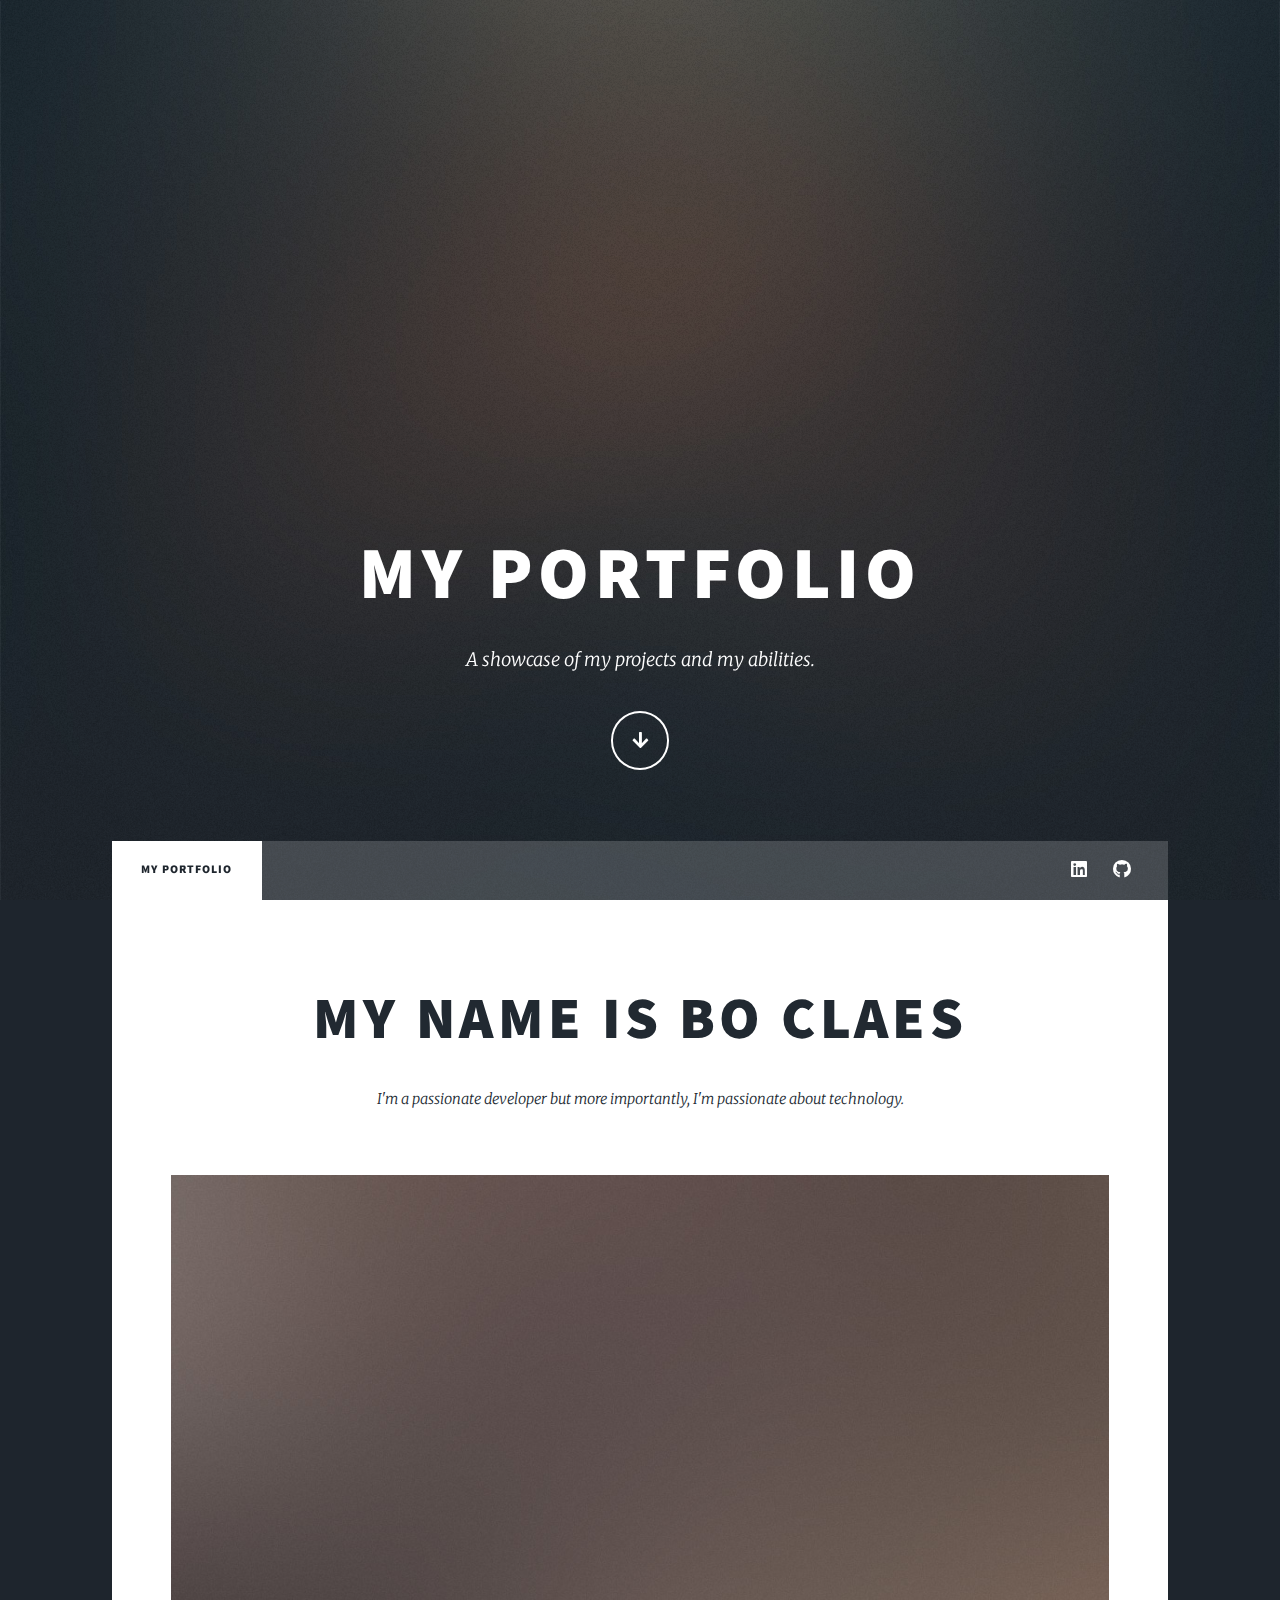
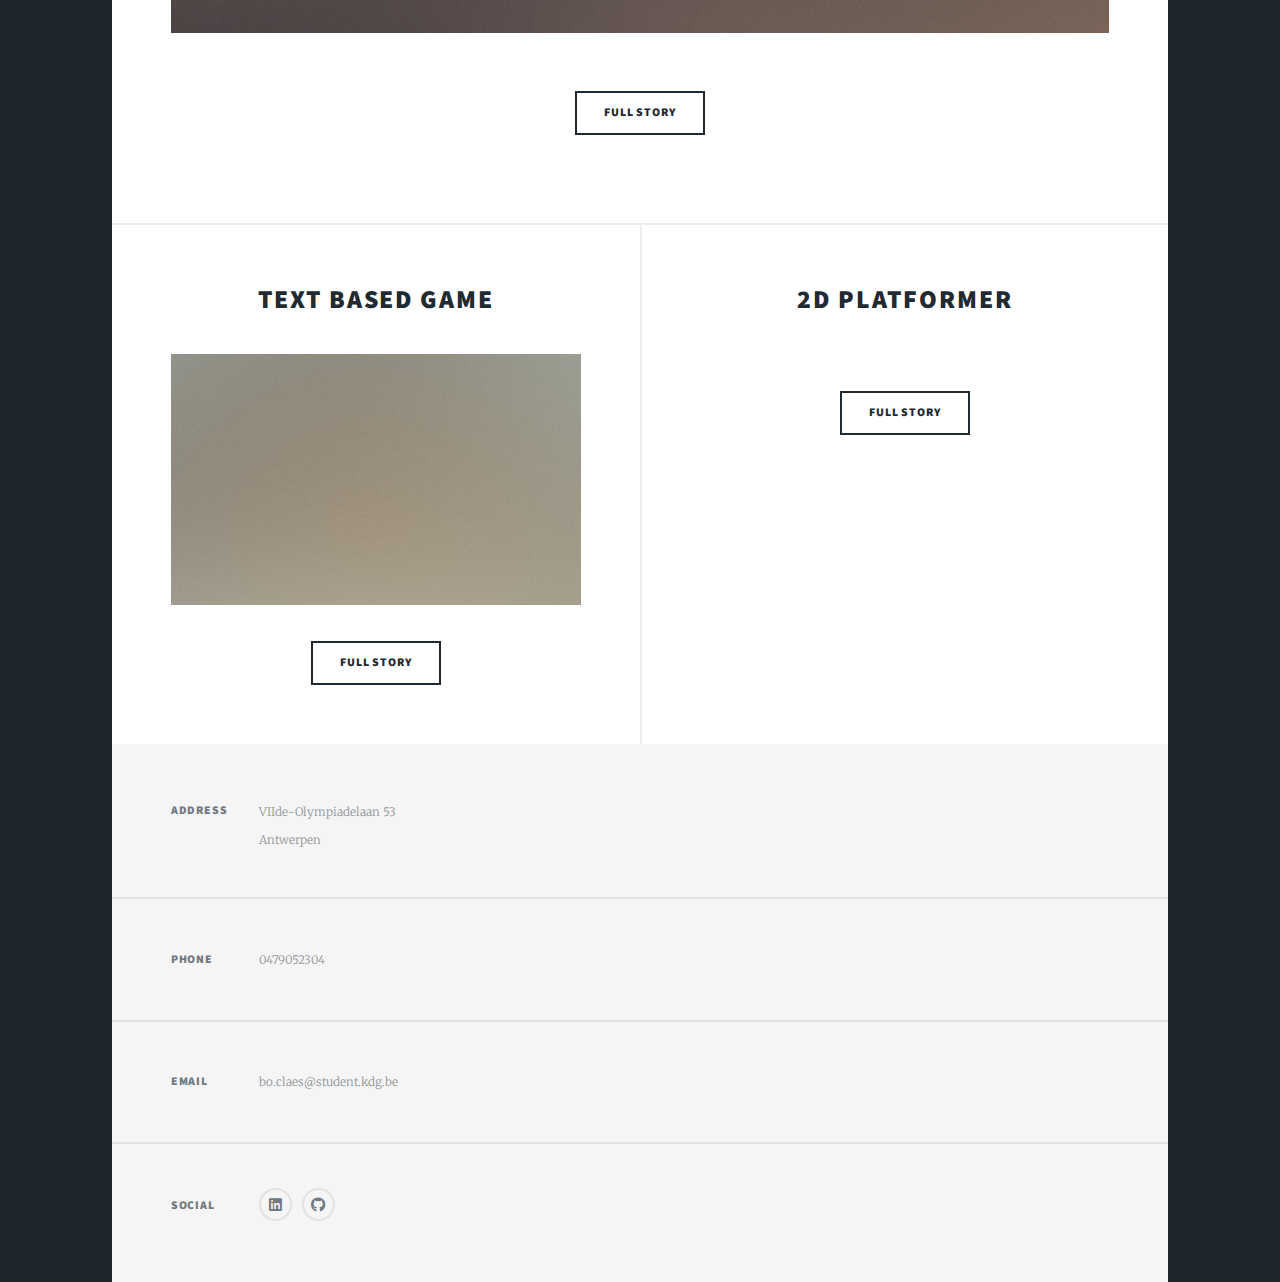
==== index.html @ 49a400f8 "Add files via upload" ====
<!DOCTYPE HTML>
<!--
	Massively by HTML5 UP
	html5up.net | @ajlkn
	Free for personal and commercial use under the CCA 3.0 license (html5up.net/license)
-->
<html>
	<head>
		<meta charset="utf-8" />
		<meta name="viewport" content="width=device-width, initial-scale=1, user-scalable=no" />
		<link rel="stylesheet" href="assets/css/main.css" />
		<noscript><link rel="stylesheet" href="assets/css/noscript.css" /></noscript>
	</head>
	<body class="is-preload">

		<!-- Wrapper -->
			<div id="wrapper" class="fade-in">

				<!-- Intro -->
					<div id="intro">
						<h1>My Portfolio</h1>
						<p>A showcase of my projects and my abilities.</p>
						<ul class="actions">
							<li><a href="#header" class="button icon solid solo fa-arrow-down scrolly">Continue</a></li>
						</ul>
					</div>

				<!-- Header -->
					<header id="header">
						<a class="logo">Portfolio</a>
					</header>

				<!-- Nav -->
					<nav id="nav">
						<ul class="links">
							<li class="active"><a href="index.html">My Portfolio</a></li>
						</ul>
						<ul class="icons">
							<li><a href="https://www.linkedin.com/in/bo-claes-a20695233/" class="icon brands fa-linkedin"><span class="label">Linkedin</span></a></li>
							<li><a href="https://github.com/calypsorrr" class="icon brands fa-github"><span class="label">GitHub</span></a></li>
						</ul>
					</nav>

				<!-- Main -->
					<div id="main">

						<!-- Featured Post -->
							<article class="post featured">
								<header class="major">
									<h2><a href="Me.html">My name is Bo Claes<br />
									</a></h2>
									<p>I'm a passionate developer but more importantly, I'm passionate about technology.</p>
								</header>
								<a class="image main"><img src="/images/pic90.jpg" alt="" /></a>
								<ul class="actions special">
									<li><a href="Me.html" class="button">Full Story</a></li>
								</ul>
							</article>

						<!-- Posts -->
							<section class="posts">
								<article>
									<header>
										<h2>Text based game<br />
										</h2>
									</header>
									<a href="Text.html" class="image fit"><img src="images/pic02.jpg" alt="" /></a>
									<p></p>
									<ul class="actions special">
										<li><a href="Text.html" class="button">Full Story</a></li>
									</ul>
								</article>
								<article>
									<header>
										<h2>2D platformer<br />
										</h2>
									</header>
									<a href="2D.html" class="image fit"><img src="images/Godot.png" alt="" /></a>
									<p></p>
									<ul class="actions special">
										<li><a href="2D.html" class="button">Full Story</a></li>
									</ul>
								</article>
							</section>

						<!-- Footer -->

					</div>

				<!-- Footer -->
					<footer id="footer">
						<section class="split contact">
							<section class="alt">
								<h3>Address</h3>
								<p>VIIde-Olympiadelaan 53<br />
								Antwerpen</p>
							</section>
							<section>
								<h3>Phone</h3>
								<p>0479052304</a></p>
							</section>
							<section>
								<h3>Email</h3>
								<p>bo.claes@student.kdg.be</a></p>
							</section>
							<section>
								<h3>Social</h3>
								<ul class="icons alt">
									<li><a href="https://www.linkedin.com/in/bo-claes-a20695233/" class="icon brands fa-linkedin"><span class="label">Linkedin</span></a></li>
									<li><a href="https://github.com/calypsorrr" class="icon brands fa-github"><span class="label">GitHub</span></a></li>
								</ul>
							</section>
						</section>
					</footer>

			</div>

		<!-- Scripts -->
			<script src="assets/js/jquery.min.js"></script>
			<script src="assets/js/jquery.scrollex.min.js"></script>
			<script src="assets/js/jquery.scrolly.min.js"></script>
			<script src="assets/js/browser.min.js"></script>
			<script src="assets/js/breakpoints.min.js"></script>
			<script src="assets/js/util.js"></script>
			<script src="assets/js/main.js"></script>

	</body>
</html>
---- assets/css/main.css ----
@import url(fontawesome-all.min.css);
@import url("https://fonts.googleapis.com/css?family=Merriweather:300,700,300italic,700italic|Source+Sans+Pro:900");

/*
	Massively by HTML5 UP
	html5up.net | @ajlkn
	Free for personal and commercial use under the CCA 3.0 license (html5up.net/license)
*/

html, body, div, span, applet, object,
iframe, h1, h2, h3, h4, h5, h6, p, blockquote,
pre, a, abbr, acronym, address, big, cite,
code, del, dfn, em, img, ins, kbd, q, s, samp,
small, strike, strong, sub, sup, tt, var, b,
u, i, center, dl, dt, dd, ol, ul, li, fieldset,
form, label, legend, table, caption, tbody,
tfoot, thead, tr, th, td, article, aside,
canvas, details, embed, figure, figcaption,
footer, header, hgroup, menu, nav, output, ruby,
section, summary, time, mark, audio, video {
	margin: 0;
	padding: 0;
	border: 0;
	font-size: 100%;
	font: inherit;
	vertical-align: baseline;}

article, aside, details, figcaption, figure,
footer, header, hgroup, menu, nav, section {
	display: block;}

body {
	line-height: 1;
}

ol, ul {
	list-style: none;
}

blockquote, q {
	quotes: none;
}

	blockquote:before, blockquote:after, q:before, q:after {
		content: '';
		content: none;
	}

table {
	border-collapse: collapse;
	border-spacing: 0;
}

body {
	-webkit-text-size-adjust: none;
}

mark {
	background-color: transparent;
	color: inherit;
}

input::-moz-focus-inner {
	border: 0;
	padding: 0;
}

input, select, textarea {
	-moz-appearance: none;
	-webkit-appearance: none;
	-ms-appearance: none;
	appearance: none;
}

/* Basic */

	@-ms-viewport {
		width: device-width;
	}

	body {
		-ms-overflow-style: scrollbar;
	}

	@media screen and (max-width: 480px) {

		html, body {
			min-width: 320px;
		}

	}

	html {
		box-sizing: border-box;
	}

	*, *:before, *:after {
		box-sizing: inherit;
	}

	body {
		background-color: #1e252d;
	}

		body.is-preload *, body.is-preload *:before, body.is-preload *:after {
			-moz-animation: none !important;
			-webkit-animation: none !important;
			-ms-animation: none !important;
			animation: none !important;
			-moz-transition: none !important;
			-webkit-transition: none !important;
			-ms-transition: none !important;
			transition: none !important;
		}

/* Type */

	html {
		font-size: 16pt;
	}

		@media screen and (max-width: 1680px) {

			html {
				font-size: 12pt;
			}

		}

		@media screen and (max-width: 1280px) {

			html {
				font-size: 11pt;
			}

		}

		@media screen and (max-width: 360px) {

			html {
				font-size: 10pt;
			}

		}

	body {
		color: #212931;
	}

	body, input, select, textarea {
		font-family: "Merriweather", Georgia, serif;
		font-weight: 300;
		font-size: 1rem;
		line-height: 2.375;
	}

	a {
		-moz-transition: color 0.2s ease-in-out, background-color 0.2s ease-in-out, border-color 0.2s ease-in-out, box-shadow 0.2s ease-in-out;
		-webkit-transition: color 0.2s ease-in-out, background-color 0.2s ease-in-out, border-color 0.2s ease-in-out, box-shadow 0.2s ease-in-out;
		-ms-transition: color 0.2s ease-in-out, background-color 0.2s ease-in-out, border-color 0.2s ease-in-out, box-shadow 0.2s ease-in-out;
		transition: color 0.2s ease-in-out, background-color 0.2s ease-in-out, border-color 0.2s ease-in-out, box-shadow 0.2s ease-in-out;
		border-bottom: dotted 1px;
		text-decoration: none;
	}

		a:hover {
			border-bottom-color: transparent;
		}

	strong, b {
		font-weight: 600;
	}

	em, i {
		font-style: italic;
	}

	p {
		text-align: justify;
		margin: 0 0 2rem 0;
	}

	h1, h2, h3, h4, h5, h6 {
		font-family: "Source Sans Pro", Helvetica, sans-serif;
		font-weight: 900;
		line-height: 1.5;
		letter-spacing: 0.075em;
		text-transform: uppercase;
		margin: 0 0 1rem 0;
	}

		h1 a, h2 a, h3 a, h4 a, h5 a, h6 a {
			border-bottom: 0;
			color: inherit;
			text-decoration: none;
		}

	h1 {
		font-size: 4rem;
		line-height: 1.1;
		margin: 0 0 2rem 0;
	}

	h2 {
		font-size: 1.75rem;
		line-height: 1.3;
		margin: 0 0 1.5rem 0;
	}

	h3 {
		font-size: 1.25rem;
		margin: 0 0 1.5rem 0;
	}

	h4 {
		font-size: 1rem;
	}

	h5 {
		font-size: 0.9rem;
	}

	h6 {
		font-size: 0.8rem;
	}

	sub {
		font-size: 0.8rem;
		position: relative;
		top: 0.5rem;
	}

	sup {
		font-size: 0.8rem;
		position: relative;
		top: -0.5rem;
	}

	blockquote {
		border-left: solid 4px;
		font-style: italic;
		margin: 0 0 2rem 0;
		padding: 0.5rem 0 0.5rem 2rem;
	}

	code {
		border: solid 2px;
		font-family: "Courier New", monospace;
		font-size: 0.9rem;
		margin: 0 0.25rem;
		padding: 0.25rem 0.65rem;
	}

	pre {
		-webkit-overflow-scrolling: touch;
		font-family: "Courier New", monospace;
		font-size: 0.9rem;
		margin: 0 0 2rem 0;
	}

		pre code {
			display: block;
			line-height: 1.75;
			padding: 1rem 1.5rem;
			overflow-x: auto;
		}

	hr {
		border: 0;
		border-bottom: solid 2px;
		margin: 3rem 0;
	}

		hr.major {
			margin: 5rem 0;
		}

	.align-left {
		text-align: left;
	}

	.align-center {
		text-align: center;
	}

	.align-right {
		text-align: right;
	}

	input, select, textarea {
		color: #212931;
	}

	a {
		color: #212931;
		border-bottom-color: rgba(33, 41, 49, 0.5);
	}

		a:hover {
			border-bottom-color: transparent;
			color: #18bfef !important;
		}

	strong, b {
		color: #212931;
	}

	h1, h2, h3, h4, h5, h6 {
		color: #212931;
	}

	blockquote {
		border-left-color: #eeeeee;
	}

	code {
		background: rgba(220, 220, 220, 0.25);
		border-color: #eeeeee;
	}

	hr {
		border-bottom-color: #eeeeee;
	}

/* Row */

	.row {
		display: flex;
		flex-wrap: wrap;
		box-sizing: border-box;
		align-items: stretch;
	}

		.row > * {
			box-sizing: border-box;
		}

		.row.gtr-uniform > * > :last-child {
			margin-bottom: 0;
		}

		.row.aln-left {
			justify-content: flex-start;
		}

		.row.aln-center {
			justify-content: center;
		}

		.row.aln-right {
			justify-content: flex-end;
		}

		.row.aln-top {
			align-items: flex-start;
		}

		.row.aln-middle {
			align-items: center;
		}

		.row.aln-bottom {
			align-items: flex-end;
		}

		.row > .imp {
			order: -1;
		}

		.row > .col-1 {
			width: 8.33333%;
		}

		.row > .off-1 {
			margin-left: 8.33333%;
		}

		.row > .col-2 {
			width: 16.66667%;
		}

		.row > .off-2 {
			margin-left: 16.66667%;
		}

		.row > .col-3 {
			width: 25%;
		}

		.row > .off-3 {
			margin-left: 25%;
		}

		.row > .col-4 {
			width: 33.33333%;
		}

		.row > .off-4 {
			margin-left: 33.33333%;
		}

		.row > .col-5 {
			width: 41.66667%;
		}

		.row > .off-5 {
			margin-left: 41.66667%;
		}

		.row > .col-6 {
			width: 50%;
		}

		.row > .off-6 {
			margin-left: 50%;
		}

		.row > .col-7 {
			width: 58.33333%;
		}

		.row > .off-7 {
			margin-left: 58.33333%;
		}

		.row > .col-8 {
			width: 66.66667%;
		}

		.row > .off-8 {
			margin-left: 66.66667%;
		}

		.row > .col-9 {
			width: 75%;
		}

		.row > .off-9 {
			margin-left: 75%;
		}

		.row > .col-10 {
			width: 83.33333%;
		}

		.row > .off-10 {
			margin-left: 83.33333%;
		}

		.row > .col-11 {
			width: 91.66667%;
		}

		.row > .off-11 {
			margin-left: 91.66667%;
		}

		.row > .col-12 {
			width: 100%;
		}

		.row > .off-12 {
			margin-left: 100%;
		}

		.row.gtr-0 {
			margin-top: 0;
			margin-left: 0rem;
		}

			.row.gtr-0 > * {
				padding: 0 0 0 0rem;
			}

			.row.gtr-0.gtr-uniform {
				margin-top: 0rem;
			}

				.row.gtr-0.gtr-uniform > * {
					padding-top: 0rem;
				}

		.row.gtr-25 {
			margin-top: 0;
			margin-left: -0.375rem;
		}

			.row.gtr-25 > * {
				padding: 0 0 0 0.375rem;
			}

			.row.gtr-25.gtr-uniform {
				margin-top: -0.375rem;
			}

				.row.gtr-25.gtr-uniform > * {
					padding-top: 0.375rem;
				}

		.row.gtr-50 {
			margin-top: 0;
			margin-left: -0.75rem;
		}

			.row.gtr-50 > * {
				padding: 0 0 0 0.75rem;
			}

			.row.gtr-50.gtr-uniform {
				margin-top: -0.75rem;
			}

				.row.gtr-50.gtr-uniform > * {
					padding-top: 0.75rem;
				}

		.row {
			margin-top: 0;
			margin-left: -1.5rem;
		}

			.row > * {
				padding: 0 0 0 1.5rem;
			}

			.row.gtr-uniform {
				margin-top: -1.5rem;
			}

				.row.gtr-uniform > * {
					padding-top: 1.5rem;
				}

		.row.gtr-150 {
			margin-top: 0;
			margin-left: -2.25rem;
		}

			.row.gtr-150 > * {
				padding: 0 0 0 2.25rem;
			}

			.row.gtr-150.gtr-uniform {
				margin-top: -2.25rem;
			}

				.row.gtr-150.gtr-uniform > * {
					padding-top: 2.25rem;
				}

		.row.gtr-200 {
			margin-top: 0;
			margin-left: -3rem;
		}

			.row.gtr-200 > * {
				padding: 0 0 0 3rem;
			}

			.row.gtr-200.gtr-uniform {
				margin-top: -3rem;
			}

				.row.gtr-200.gtr-uniform > * {
					padding-top: 3rem;
				}

		@media screen and (max-width: 1680px) {

			.row {
				display: flex;
				flex-wrap: wrap;
				box-sizing: border-box;
				align-items: stretch;
			}

				.row > * {
					box-sizing: border-box;
				}

				.row.gtr-uniform > * > :last-child {
					margin-bottom: 0;
				}

				.row.aln-left {
					justify-content: flex-start;
				}

				.row.aln-center {
					justify-content: center;
				}

				.row.aln-right {
					justify-content: flex-end;
				}

				.row.aln-top {
					align-items: flex-start;
				}

				.row.aln-middle {
					align-items: center;
				}

				.row.aln-bottom {
					align-items: flex-end;
				}

				.row > .imp-xlarge {
					order: -1;
				}

				.row > .col-1-xlarge {
					width: 8.33333%;
				}

				.row > .off-1-xlarge {
					margin-left: 8.33333%;
				}

				.row > .col-2-xlarge {
					width: 16.66667%;
				}

				.row > .off-2-xlarge {
					margin-left: 16.66667%;
				}

				.row > .col-3-xlarge {
					width: 25%;
				}

				.row > .off-3-xlarge {
					margin-left: 25%;
				}

				.row > .col-4-xlarge {
					width: 33.33333%;
				}

				.row > .off-4-xlarge {
					margin-left: 33.33333%;
				}

				.row > .col-5-xlarge {
					width: 41.66667%;
				}

				.row > .off-5-xlarge {
					margin-left: 41.66667%;
				}

				.row > .col-6-xlarge {
					width: 50%;
				}

				.row > .off-6-xlarge {
					margin-left: 50%;
				}

				.row > .col-7-xlarge {
					width: 58.33333%;
				}

				.row > .off-7-xlarge {
					margin-left: 58.33333%;
				}

				.row > .col-8-xlarge {
					width: 66.66667%;
				}

				.row > .off-8-xlarge {
					margin-left: 66.66667%;
				}

				.row > .col-9-xlarge {
					width: 75%;
				}

				.row > .off-9-xlarge {
					margin-left: 75%;
				}

				.row > .col-10-xlarge {
					width: 83.33333%;
				}

				.row > .off-10-xlarge {
					margin-left: 83.33333%;
				}

				.row > .col-11-xlarge {
					width: 91.66667%;
				}

				.row > .off-11-xlarge {
					margin-left: 91.66667%;
				}

				.row > .col-12-xlarge {
					width: 100%;
				}

				.row > .off-12-xlarge {
					margin-left: 100%;
				}

				.row.gtr-0 {
					margin-top: 0;
					margin-left: 0rem;
				}

					.row.gtr-0 > * {
						padding: 0 0 0 0rem;
					}

					.row.gtr-0.gtr-uniform {
						margin-top: 0rem;
					}

						.row.gtr-0.gtr-uniform > * {
							padding-top: 0rem;
						}

				.row.gtr-25 {
					margin-top: 0;
					margin-left: -0.375rem;
				}

					.row.gtr-25 > * {
						padding: 0 0 0 0.375rem;
					}

					.row.gtr-25.gtr-uniform {
						margin-top: -0.375rem;
					}

						.row.gtr-25.gtr-uniform > * {
							padding-top: 0.375rem;
						}

				.row.gtr-50 {
					margin-top: 0;
					margin-left: -0.75rem;
				}

					.row.gtr-50 > * {
						padding: 0 0 0 0.75rem;
					}

					.row.gtr-50.gtr-uniform {
						margin-top: -0.75rem;
					}

						.row.gtr-50.gtr-uniform > * {
							padding-top: 0.75rem;
						}

				.row {
					margin-top: 0;
					margin-left: -1.5rem;
				}

					.row > * {
						padding: 0 0 0 1.5rem;
					}

					.row.gtr-uniform {
						margin-top: -1.5rem;
					}

						.row.gtr-uniform > * {
							padding-top: 1.5rem;
						}

				.row.gtr-150 {
					margin-top: 0;
					margin-left: -2.25rem;
				}

					.row.gtr-150 > * {
						padding: 0 0 0 2.25rem;
					}

					.row.gtr-150.gtr-uniform {
						margin-top: -2.25rem;
					}

						.row.gtr-150.gtr-uniform > * {
							padding-top: 2.25rem;
						}

				.row.gtr-200 {
					margin-top: 0;
					margin-left: -3rem;
				}

					.row.gtr-200 > * {
						padding: 0 0 0 3rem;
					}

					.row.gtr-200.gtr-uniform {
						margin-top: -3rem;
					}

						.row.gtr-200.gtr-uniform > * {
							padding-top: 3rem;
						}

		}

		@media screen and (max-width: 1280px) {

			.row {
				display: flex;
				flex-wrap: wrap;
				box-sizing: border-box;
				align-items: stretch;
			}

				.row > * {
					box-sizing: border-box;
				}

				.row.gtr-uniform > * > :last-child {
					margin-bottom: 0;
				}

				.row.aln-left {
					justify-content: flex-start;
				}

				.row.aln-center {
					justify-content: center;
				}

				.row.aln-right {
					justify-content: flex-end;
				}

				.row.aln-top {
					align-items: flex-start;
				}

				.row.aln-middle {
					align-items: center;
				}

				.row.aln-bottom {
					align-items: flex-end;
				}

				.row > .imp-large {
					order: -1;
				}

				.row > .col-1-large {
					width: 8.33333%;
				}

				.row > .off-1-large {
					margin-left: 8.33333%;
				}

				.row > .col-2-large {
					width: 16.66667%;
				}

				.row > .off-2-large {
					margin-left: 16.66667%;
				}

				.row > .col-3-large {
					width: 25%;
				}

				.row > .off-3-large {
					margin-left: 25%;
				}

				.row > .col-4-large {
					width: 33.33333%;
				}

				.row > .off-4-large {
					margin-left: 33.33333%;
				}

				.row > .col-5-large {
					width: 41.66667%;
				}

				.row > .off-5-large {
					margin-left: 41.66667%;
				}

				.row > .col-6-large {
					width: 50%;
				}

				.row > .off-6-large {
					margin-left: 50%;
				}

				.row > .col-7-large {
					width: 58.33333%;
				}

				.row > .off-7-large {
					margin-left: 58.33333%;
				}

				.row > .col-8-large {
					width: 66.66667%;
				}

				.row > .off-8-large {
					margin-left: 66.66667%;
				}

				.row > .col-9-large {
					width: 75%;
				}

				.row > .off-9-large {
					margin-left: 75%;
				}

				.row > .col-10-large {
					width: 83.33333%;
				}

				.row > .off-10-large {
					margin-left: 83.33333%;
				}

				.row > .col-11-large {
					width: 91.66667%;
				}

				.row > .off-11-large {
					margin-left: 91.66667%;
				}

				.row > .col-12-large {
					width: 100%;
				}

				.row > .off-12-large {
					margin-left: 100%;
				}

				.row.gtr-0 {
					margin-top: 0;
					margin-left: 0rem;
				}

					.row.gtr-0 > * {
						padding: 0 0 0 0rem;
					}

					.row.gtr-0.gtr-uniform {
						margin-top: 0rem;
					}

						.row.gtr-0.gtr-uniform > * {
							padding-top: 0rem;
						}

				.row.gtr-25 {
					margin-top: 0;
					margin-left: -0.375rem;
				}

					.row.gtr-25 > * {
						padding: 0 0 0 0.375rem;
					}

					.row.gtr-25.gtr-uniform {
						margin-top: -0.375rem;
					}

						.row.gtr-25.gtr-uniform > * {
							padding-top: 0.375rem;
						}

				.row.gtr-50 {
					margin-top: 0;
					margin-left: -0.75rem;
				}

					.row.gtr-50 > * {
						padding: 0 0 0 0.75rem;
					}

					.row.gtr-50.gtr-uniform {
						margin-top: -0.75rem;
					}

						.row.gtr-50.gtr-uniform > * {
							padding-top: 0.75rem;
						}

				.row {
					margin-top: 0;
					margin-left: -1.5rem;
				}

					.row > * {
						padding: 0 0 0 1.5rem;
					}

					.row.gtr-uniform {
						margin-top: -1.5rem;
					}

						.row.gtr-uniform > * {
							padding-top: 1.5rem;
						}

				.row.gtr-150 {
					margin-top: 0;
					margin-left: -2.25rem;
				}

					.row.gtr-150 > * {
						padding: 0 0 0 2.25rem;
					}

					.row.gtr-150.gtr-uniform {
						margin-top: -2.25rem;
					}

						.row.gtr-150.gtr-uniform > * {
							padding-top: 2.25rem;
						}

				.row.gtr-200 {
					margin-top: 0;
					margin-left: -3rem;
				}

					.row.gtr-200 > * {
						padding: 0 0 0 3rem;
					}

					.row.gtr-200.gtr-uniform {
						margin-top: -3rem;
					}

						.row.gtr-200.gtr-uniform > * {
							padding-top: 3rem;
						}

		}

		@media screen and (max-width: 980px) {

			.row {
				display: flex;
				flex-wrap: wrap;
				box-sizing: border-box;
				align-items: stretch;
			}

				.row > * {
					box-sizing: border-box;
				}

				.row.gtr-uniform > * > :last-child {
					margin-bottom: 0;
				}

				.row.aln-left {
					justify-content: flex-start;
				}

				.row.aln-center {
					justify-content: center;
				}

				.row.aln-right {
					justify-content: flex-end;
				}

				.row.aln-top {
					align-items: flex-start;
				}

				.row.aln-middle {
					align-items: center;
				}

				.row.aln-bottom {
					align-items: flex-end;
				}

				.row > .imp-medium {
					order: -1;
				}

				.row > .col-1-medium {
					width: 8.33333%;
				}

				.row > .off-1-medium {
					margin-left: 8.33333%;
				}

				.row > .col-2-medium {
					width: 16.66667%;
				}

				.row > .off-2-medium {
					margin-left: 16.66667%;
				}

				.row > .col-3-medium {
					width: 25%;
				}

				.row > .off-3-medium {
					margin-left: 25%;
				}

				.row > .col-4-medium {
					width: 33.33333%;
				}

				.row > .off-4-medium {
					margin-left: 33.33333%;
				}

				.row > .col-5-medium {
					width: 41.66667%;
				}

				.row > .off-5-medium {
					margin-left: 41.66667%;
				}

				.row > .col-6-medium {
					width: 50%;
				}

				.row > .off-6-medium {
					margin-left: 50%;
				}

				.row > .col-7-medium {
					width: 58.33333%;
				}

				.row > .off-7-medium {
					margin-left: 58.33333%;
				}

				.row > .col-8-medium {
					width: 66.66667%;
				}

				.row > .off-8-medium {
					margin-left: 66.66667%;
				}

				.row > .col-9-medium {
					width: 75%;
				}

				.row > .off-9-medium {
					margin-left: 75%;
				}

				.row > .col-10-medium {
					width: 83.33333%;
				}

				.row > .off-10-medium {
					margin-left: 83.33333%;
				}

				.row > .col-11-medium {
					width: 91.66667%;
				}

				.row > .off-11-medium {
					margin-left: 91.66667%;
				}

				.row > .col-12-medium {
					width: 100%;
				}

				.row > .off-12-medium {
					margin-left: 100%;
				}

				.row.gtr-0 {
					margin-top: 0;
					margin-left: 0rem;
				}

					.row.gtr-0 > * {
						padding: 0 0 0 0rem;
					}

					.row.gtr-0.gtr-uniform {
						margin-top: 0rem;
					}

						.row.gtr-0.gtr-uniform > * {
							padding-top: 0rem;
						}

				.row.gtr-25 {
					margin-top: 0;
					margin-left: -0.375rem;
				}

					.row.gtr-25 > * {
						padding: 0 0 0 0.375rem;
					}

					.row.gtr-25.gtr-uniform {
						margin-top: -0.375rem;
					}

						.row.gtr-25.gtr-uniform > * {
							padding-top: 0.375rem;
						}

				.row.gtr-50 {
					margin-top: 0;
					margin-left: -0.75rem;
				}

					.row.gtr-50 > * {
						padding: 0 0 0 0.75rem;
					}

					.row.gtr-50.gtr-uniform {
						margin-top: -0.75rem;
					}

						.row.gtr-50.gtr-uniform > * {
							padding-top: 0.75rem;
						}

				.row {
					margin-top: 0;
					margin-left: -1.5rem;
				}

					.row > * {
						padding: 0 0 0 1.5rem;
					}

					.row.gtr-uniform {
						margin-top: -1.5rem;
					}

						.row.gtr-uniform > * {
							padding-top: 1.5rem;
						}

				.row.gtr-150 {
					margin-top: 0;
					margin-left: -2.25rem;
				}

					.row.gtr-150 > * {
						padding: 0 0 0 2.25rem;
					}

					.row.gtr-150.gtr-uniform {
						margin-top: -2.25rem;
					}

						.row.gtr-150.gtr-uniform > * {
							padding-top: 2.25rem;
						}

				.row.gtr-200 {
					margin-top: 0;
					margin-left: -3rem;
				}

					.row.gtr-200 > * {
						padding: 0 0 0 3rem;
					}

					.row.gtr-200.gtr-uniform {
						margin-top: -3rem;
					}

						.row.gtr-200.gtr-uniform > * {
							padding-top: 3rem;
						}

		}

		@media screen and (max-width: 736px) {

			.row {
				display: flex;
				flex-wrap: wrap;
				box-sizing: border-box;
				align-items: stretch;
			}

				.row > * {
					box-sizing: border-box;
				}

				.row.gtr-uniform > * > :last-child {
					margin-bottom: 0;
				}

				.row.aln-left {
					justify-content: flex-start;
				}

				.row.aln-center {
					justify-content: center;
				}

				.row.aln-right {
					justify-content: flex-end;
				}

				.row.aln-top {
					align-items: flex-start;
				}

				.row.aln-middle {
					align-items: center;
				}

				.row.aln-bottom {
					align-items: flex-end;
				}

				.row > .imp-small {
					order: -1;
				}

				.row > .col-1-small {
					width: 8.33333%;
				}

				.row > .off-1-small {
					margin-left: 8.33333%;
				}

				.row > .col-2-small {
					width: 16.66667%;
				}

				.row > .off-2-small {
					margin-left: 16.66667%;
				}

				.row > .col-3-small {
					width: 25%;
				}

				.row > .off-3-small {
					margin-left: 25%;
				}

				.row > .col-4-small {
					width: 33.33333%;
				}

				.row > .off-4-small {
					margin-left: 33.33333%;
				}

				.row > .col-5-small {
					width: 41.66667%;
				}

				.row > .off-5-small {
					margin-left: 41.66667%;
				}

				.row > .col-6-small {
					width: 50%;
				}

				.row > .off-6-small {
					margin-left: 50%;
				}

				.row > .col-7-small {
					width: 58.33333%;
				}

				.row > .off-7-small {
					margin-left: 58.33333%;
				}

				.row > .col-8-small {
					width: 66.66667%;
				}

				.row > .off-8-small {
					margin-left: 66.66667%;
				}

				.row > .col-9-small {
					width: 75%;
				}

				.row > .off-9-small {
					margin-left: 75%;
				}

				.row > .col-10-small {
					width: 83.33333%;
				}

				.row > .off-10-small {
					margin-left: 83.33333%;
				}

				.row > .col-11-small {
					width: 91.66667%;
				}

				.row > .off-11-small {
					margin-left: 91.66667%;
				}

				.row > .col-12-small {
					width: 100%;
				}

				.row > .off-12-small {
					margin-left: 100%;
				}

				.row.gtr-0 {
					margin-top: 0;
					margin-left: 0rem;
				}

					.row.gtr-0 > * {
						padding: 0 0 0 0rem;
					}

					.row.gtr-0.gtr-uniform {
						margin-top: 0rem;
					}

						.row.gtr-0.gtr-uniform > * {
							padding-top: 0rem;
						}

				.row.gtr-25 {
					margin-top: 0;
					margin-left: -0.375rem;
				}

					.row.gtr-25 > * {
						padding: 0 0 0 0.375rem;
					}

					.row.gtr-25.gtr-uniform {
						margin-top: -0.375rem;
					}

						.row.gtr-25.gtr-uniform > * {
							padding-top: 0.375rem;
						}

				.row.gtr-50 {
					margin-top: 0;
					margin-left: -0.75rem;
				}

					.row.gtr-50 > * {
						padding: 0 0 0 0.75rem;
					}

					.row.gtr-50.gtr-uniform {
						margin-top: -0.75rem;
					}

						.row.gtr-50.gtr-uniform > * {
							padding-top: 0.75rem;
						}

				.row {
					margin-top: 0;
					margin-left: -1.5rem;
				}

					.row > * {
						padding: 0 0 0 1.5rem;
					}

					.row.gtr-uniform {
						margin-top: -1.5rem;
					}

						.row.gtr-uniform > * {
							padding-top: 1.5rem;
						}

				.row.gtr-150 {
					margin-top: 0;
					margin-left: -2.25rem;
				}

					.row.gtr-150 > * {
						padding: 0 0 0 2.25rem;
					}

					.row.gtr-150.gtr-uniform {
						margin-top: -2.25rem;
					}

						.row.gtr-150.gtr-uniform > * {
							padding-top: 2.25rem;
						}

				.row.gtr-200 {
					margin-top: 0;
					margin-left: -3rem;
				}

					.row.gtr-200 > * {
						padding: 0 0 0 3rem;
					}

					.row.gtr-200.gtr-uniform {
						margin-top: -3rem;
					}

						.row.gtr-200.gtr-uniform > * {
							padding-top: 3rem;
						}

		}

		@media screen and (max-width: 480px) {

			.row {
				display: flex;
				flex-wrap: wrap;
				box-sizing: border-box;
				align-items: stretch;
			}

				.row > * {
					box-sizing: border-box;
				}

				.row.gtr-uniform > * > :last-child {
					margin-bottom: 0;
				}

				.row.aln-left {
					justify-content: flex-start;
				}

				.row.aln-center {
					justify-content: center;
				}

				.row.aln-right {
					justify-content: flex-end;
				}

				.row.aln-top {
					align-items: flex-start;
				}

				.row.aln-middle {
					align-items: center;
				}

				.row.aln-bottom {
					align-items: flex-end;
				}

				.row > .imp-xsmall {
					order: -1;
				}

				.row > .col-1-xsmall {
					width: 8.33333%;
				}

				.row > .off-1-xsmall {
					margin-left: 8.33333%;
				}

				.row > .col-2-xsmall {
					width: 16.66667%;
				}

				.row > .off-2-xsmall {
					margin-left: 16.66667%;
				}

				.row > .col-3-xsmall {
					width: 25%;
				}

				.row > .off-3-xsmall {
					margin-left: 25%;
				}

				.row > .col-4-xsmall {
					width: 33.33333%;
				}

				.row > .off-4-xsmall {
					margin-left: 33.33333%;
				}

				.row > .col-5-xsmall {
					width: 41.66667%;
				}

				.row > .off-5-xsmall {
					margin-left: 41.66667%;
				}

				.row > .col-6-xsmall {
					width: 50%;
				}

				.row > .off-6-xsmall {
					margin-left: 50%;
				}

				.row > .col-7-xsmall {
					width: 58.33333%;
				}

				.row > .off-7-xsmall {
					margin-left: 58.33333%;
				}

				.row > .col-8-xsmall {
					width: 66.66667%;
				}

				.row > .off-8-xsmall {
					margin-left: 66.66667%;
				}

				.row > .col-9-xsmall {
					width: 75%;
				}

				.row > .off-9-xsmall {
					margin-left: 75%;
				}

				.row > .col-10-xsmall {
					width: 83.33333%;
				}

				.row > .off-10-xsmall {
					margin-left: 83.33333%;
				}

				.row > .col-11-xsmall {
					width: 91.66667%;
				}

				.row > .off-11-xsmall {
					margin-left: 91.66667%;
				}

				.row > .col-12-xsmall {
					width: 100%;
				}

				.row > .off-12-xsmall {
					margin-left: 100%;
				}

				.row.gtr-0 {
					margin-top: 0;
					margin-left: 0rem;
				}

					.row.gtr-0 > * {
						padding: 0 0 0 0rem;
					}

					.row.gtr-0.gtr-uniform {
						margin-top: 0rem;
					}

						.row.gtr-0.gtr-uniform > * {
							padding-top: 0rem;
						}

				.row.gtr-25 {
					margin-top: 0;
					margin-left: -0.375rem;
				}

					.row.gtr-25 > * {
						padding: 0 0 0 0.375rem;
					}

					.row.gtr-25.gtr-uniform {
						margin-top: -0.375rem;
					}

						.row.gtr-25.gtr-uniform > * {
							padding-top: 0.375rem;
						}

				.row.gtr-50 {
					margin-top: 0;
					margin-left: -0.75rem;
				}

					.row.gtr-50 > * {
						padding: 0 0 0 0.75rem;
					}

					.row.gtr-50.gtr-uniform {
						margin-top: -0.75rem;
					}

						.row.gtr-50.gtr-uniform > * {
							padding-top: 0.75rem;
						}

				.row {
					margin-top: 0;
					margin-left: -1.5rem;
				}

					.row > * {
						padding: 0 0 0 1.5rem;
					}

					.row.gtr-uniform {
						margin-top: -1.5rem;
					}

						.row.gtr-uniform > * {
							padding-top: 1.5rem;
						}

				.row.gtr-150 {
					margin-top: 0;
					margin-left: -2.25rem;
				}

					.row.gtr-150 > * {
						padding: 0 0 0 2.25rem;
					}

					.row.gtr-150.gtr-uniform {
						margin-top: -2.25rem;
					}

						.row.gtr-150.gtr-uniform > * {
							padding-top: 2.25rem;
						}

				.row.gtr-200 {
					margin-top: 0;
					margin-left: -3rem;
				}

					.row.gtr-200 > * {
						padding: 0 0 0 3rem;
					}

					.row.gtr-200.gtr-uniform {
						margin-top: -3rem;
					}

						.row.gtr-200.gtr-uniform > * {
							padding-top: 3rem;
						}

		}

		@media screen and (max-width: 360px) {

			.row {
				display: flex;
				flex-wrap: wrap;
				box-sizing: border-box;
				align-items: stretch;
			}

				.row > * {
					box-sizing: border-box;
				}

				.row.gtr-uniform > * > :last-child {
					margin-bottom: 0;
				}

				.row.aln-left {
					justify-content: flex-start;
				}

				.row.aln-center {
					justify-content: center;
				}

				.row.aln-right {
					justify-content: flex-end;
				}

				.row.aln-top {
					align-items: flex-start;
				}

				.row.aln-middle {
					align-items: center;
				}

				.row.aln-bottom {
					align-items: flex-end;
				}

				.row > .imp-xxsmall {
					order: -1;
				}

				.row > .col-1-xxsmall {
					width: 8.33333%;
				}

				.row > .off-1-xxsmall {
					margin-left: 8.33333%;
				}

				.row > .col-2-xxsmall {
					width: 16.66667%;
				}

				.row > .off-2-xxsmall {
					margin-left: 16.66667%;
				}

				.row > .col-3-xxsmall {
					width: 25%;
				}

				.row > .off-3-xxsmall {
					margin-left: 25%;
				}

				.row > .col-4-xxsmall {
					width: 33.33333%;
				}

				.row > .off-4-xxsmall {
					margin-left: 33.33333%;
				}

				.row > .col-5-xxsmall {
					width: 41.66667%;
				}

				.row > .off-5-xxsmall {
					margin-left: 41.66667%;
				}

				.row > .col-6-xxsmall {
					width: 50%;
				}

				.row > .off-6-xxsmall {
					margin-left: 50%;
				}

				.row > .col-7-xxsmall {
					width: 58.33333%;
				}

				.row > .off-7-xxsmall {
					margin-left: 58.33333%;
				}

				.row > .col-8-xxsmall {
					width: 66.66667%;
				}

				.row > .off-8-xxsmall {
					margin-left: 66.66667%;
				}

				.row > .col-9-xxsmall {
					width: 75%;
				}

				.row > .off-9-xxsmall {
					margin-left: 75%;
				}

				.row > .col-10-xxsmall {
					width: 83.33333%;
				}

				.row > .off-10-xxsmall {
					margin-left: 83.33333%;
				}

				.row > .col-11-xxsmall {
					width: 91.66667%;
				}

				.row > .off-11-xxsmall {
					margin-left: 91.66667%;
				}

				.row > .col-12-xxsmall {
					width: 100%;
				}

				.row > .off-12-xxsmall {
					margin-left: 100%;
				}

				.row.gtr-0 {
					margin-top: 0;
					margin-left: 0rem;
				}

					.row.gtr-0 > * {
						padding: 0 0 0 0rem;
					}

					.row.gtr-0.gtr-uniform {
						margin-top: 0rem;
					}

						.row.gtr-0.gtr-uniform > * {
							padding-top: 0rem;
						}

				.row.gtr-25 {
					margin-top: 0;
					margin-left: -0.375rem;
				}

					.row.gtr-25 > * {
						padding: 0 0 0 0.375rem;
					}

					.row.gtr-25.gtr-uniform {
						margin-top: -0.375rem;
					}

						.row.gtr-25.gtr-uniform > * {
							padding-top: 0.375rem;
						}

				.row.gtr-50 {
					margin-top: 0;
					margin-left: -0.75rem;
				}

					.row.gtr-50 > * {
						padding: 0 0 0 0.75rem;
					}

					.row.gtr-50.gtr-uniform {
						margin-top: -0.75rem;
					}

						.row.gtr-50.gtr-uniform > * {
							padding-top: 0.75rem;
						}

				.row {
					margin-top: 0;
					margin-left: -1.5rem;
				}

					.row > * {
						padding: 0 0 0 1.5rem;
					}

					.row.gtr-uniform {
						margin-top: -1.5rem;
					}

						.row.gtr-uniform > * {
							padding-top: 1.5rem;
						}

				.row.gtr-150 {
					margin-top: 0;
					margin-left: -2.25rem;
				}

					.row.gtr-150 > * {
						padding: 0 0 0 2.25rem;
					}

					.row.gtr-150.gtr-uniform {
						margin-top: -2.25rem;
					}

						.row.gtr-150.gtr-uniform > * {
							padding-top: 2.25rem;
						}

				.row.gtr-200 {
					margin-top: 0;
					margin-left: -3rem;
				}

					.row.gtr-200 > * {
						padding: 0 0 0 3rem;
					}

					.row.gtr-200.gtr-uniform {
						margin-top: -3rem;
					}

						.row.gtr-200.gtr-uniform > * {
							padding-top: 3rem;
						}

		}

/* Box */

	.box {
		border: solid 2px;
		margin-bottom: 2rem;
		padding: 1.5rem;
	}

		.box > :last-child,
		.box > :last-child > :last-child,
		.box > :last-child > :last-child > :last-child {
			margin-bottom: 0;
		}

		.box.alt {
			border: 0;
			border-radius: 0;
			padding: 0;
		}

	.box {
		border-color: #eeeeee;
	}

/* Button */

	input[type="submit"],
	input[type="reset"],
	input[type="button"],
	button,
	.button {
		-moz-appearance: none;
		-webkit-appearance: none;
		-ms-appearance: none;
		appearance: none;
		-moz-transition: background-color 0.2s ease-in-out, box-shadow 0.2s ease-in-out, color 0.2s ease-in-out;
		-webkit-transition: background-color 0.2s ease-in-out, box-shadow 0.2s ease-in-out, color 0.2s ease-in-out;
		-ms-transition: background-color 0.2s ease-in-out, box-shadow 0.2s ease-in-out, color 0.2s ease-in-out;
		transition: background-color 0.2s ease-in-out, box-shadow 0.2s ease-in-out, color 0.2s ease-in-out;
		border: 0;
		border-radius: 0;
		cursor: pointer;
		display: inline-block;
		font-family: "Source Sans Pro", Helvetica, sans-serif;
		font-size: 0.8rem;
		font-weight: 900;
		letter-spacing: 0.075em;
		height: 3rem;
		line-height: 3rem;
		padding: 0 2rem;
		text-align: center;
		text-decoration: none;
		text-transform: uppercase;
		white-space: nowrap;
	}

		input[type="submit"].icon:before,
		input[type="reset"].icon:before,
		input[type="button"].icon:before,
		button.icon:before,
		.button.icon:before {
			margin-right: 0.5rem;
		}

		input[type="submit"].icon.solo,
		input[type="reset"].icon.solo,
		input[type="button"].icon.solo,
		button.icon.solo,
		.button.icon.solo {
			position: relative;
			width: 4rem;
			height: 4rem;
			line-height: 4rem;
			border-radius: 4rem;
			text-indent: 4rem;
			overflow: hidden;
			padding: 0;
			white-space: nowrap;
		}

			input[type="submit"].icon.solo:before,
			input[type="reset"].icon.solo:before,
			input[type="button"].icon.solo:before,
			button.icon.solo:before,
			.button.icon.solo:before {
				position: absolute;
				display: block;
				top: 0;
				left: 0;
				width: inherit;
				height: inherit;
				line-height: inherit;
				font-size: 1.25rem;
				margin-right: 0;
				text-align: center;
				text-indent: 0;
			}

		input[type="submit"].fit,
		input[type="reset"].fit,
		input[type="button"].fit,
		button.fit,
		.button.fit {
			width: 100%;
		}

		input[type="submit"].small,
		input[type="reset"].small,
		input[type="button"].small,
		button.small,
		.button.small {
			font-size: 0.7rem;
			height: 2.5rem;
			line-height: 2.5rem;
			padding: 0 1.5rem;
		}

		input[type="submit"].large,
		input[type="reset"].large,
		input[type="button"].large,
		button.large,
		.button.large {
			font-size: 0.9rem;
			height: 3.5rem;
			line-height: 3.5rem;
			padding: 0 2.75rem;
		}

		@media screen and (max-width: 980px) {

			input[type="submit"],
			input[type="reset"],
			input[type="button"],
			button,
			.button {
				font-size: 0.9rem;
				height: 3.25rem;
				line-height: 3.25rem;
			}

				input[type="submit"].large,
				input[type="reset"].large,
				input[type="button"].large,
				button.large,
				.button.large {
					font-size: 1rem;
					height: 3.75rem;
					line-height: 3.75rem;
				}

		}

		input[type="submit"].disabled, input[type="submit"]:disabled,
		input[type="reset"].disabled,
		input[type="reset"]:disabled,
		input[type="button"].disabled,
		input[type="button"]:disabled,
		button.disabled,
		button:disabled,
		.button.disabled,
		.button:disabled {
			pointer-events: none;
			opacity: 0.25;
		}

	input[type="submit"],
	input[type="reset"],
	input[type="button"],
	button,
	.button {
		background-color: transparent;
		box-shadow: inset 0 0 0 2px #212931;
		color: #212931 !important;
	}

		input[type="submit"]:hover,
		input[type="reset"]:hover,
		input[type="button"]:hover,
		button:hover,
		.button:hover {
			box-shadow: inset 0 0 0 2px #18bfef;
			color: #18bfef !important;
		}

		input[type="submit"].primary,
		input[type="reset"].primary,
		input[type="button"].primary,
		button.primary,
		.button.primary {
			background-color: #212931;
			box-shadow: none;
			color: #ffffff !important;
		}

			input[type="submit"].primary:hover,
			input[type="reset"].primary:hover,
			input[type="button"].primary:hover,
			button.primary:hover,
			.button.primary:hover {
				background-color: #18bfef;
			}

/* Form */

	form {
		margin: 0 0 2rem 0;
	}

		form > :last-child {
			margin-bottom: 0;
		}

		form > .fields {
			display: -moz-flex;
			display: -webkit-flex;
			display: -ms-flex;
			display: flex;
			-moz-flex-wrap: wrap;
			-webkit-flex-wrap: wrap;
			-ms-flex-wrap: wrap;
			flex-wrap: wrap;
			width: calc(100% + 3rem);
			margin: -1.5rem 0 2rem -1.5rem;
		}

			form > .fields > .field {
				-moz-flex-grow: 0;
				-webkit-flex-grow: 0;
				-ms-flex-grow: 0;
				flex-grow: 0;
				-moz-flex-shrink: 0;
				-webkit-flex-shrink: 0;
				-ms-flex-shrink: 0;
				flex-shrink: 0;
				padding: 1.5rem 0 0 1.5rem;
				width: calc(100% - 1.5rem);
			}

				form > .fields > .field.half {
					width: calc(50% - 0.75rem);
				}

				form > .fields > .field.third {
					width: calc(100%/3 - 0.5rem);
				}

				form > .fields > .field.quarter {
					width: calc(25% - 0.375rem);
				}

		@media screen and (max-width: 480px) {

			form > .fields {
				width: calc(100% + 3rem);
				margin: -1.5rem 0 2rem -1.5rem;
			}

				form > .fields > .field {
					padding: 1.5rem 0 0 1.5rem;
					width: calc(100% - 1.5rem);
				}

					form > .fields > .field.half {
						width: calc(100% - 1.5rem);
					}

					form > .fields > .field.third {
						width: calc(100% - 1.5rem);
					}

					form > .fields > .field.quarter {
						width: calc(100% - 1.5rem);
					}

		}

	label {
		display: block;
		font-family: "Source Sans Pro", Helvetica, sans-serif;
		font-weight: 900;
		line-height: 1.5;
		letter-spacing: 0.075em;
		font-size: 0.8rem;
		text-transform: uppercase;
		margin: 0 0 0.75rem 0;
	}

		@media screen and (max-width: 980px) {

			label {
				font-size: 0.9rem;
			}

		}

	input[type="text"],
	input[type="password"],
	input[type="email"],
	select,
	textarea {
		-moz-appearance: none;
		-webkit-appearance: none;
		-ms-appearance: none;
		appearance: none;
		background: transparent;
		border-radius: 0;
		border: solid 2px;
		color: inherit;
		display: block;
		outline: 0;
		padding: 0 1rem;
		text-decoration: none;
		width: 100%;
	}

		input[type="text"]:invalid,
		input[type="password"]:invalid,
		input[type="email"]:invalid,
		select:invalid,
		textarea:invalid {
			box-shadow: none;
		}

	select {
		background-size: 1.25rem;
		background-repeat: no-repeat;
		background-position: calc(100% - 1rem) center;
		height: 3rem;
		padding-right: 3rem;
		text-overflow: ellipsis;
	}

		select:focus::-ms-value {
			background-color: transparent;
		}

		select::-ms-expand {
			display: none;
		}

	input[type="text"],
	input[type="password"],
	input[type="email"],
	select {
		height: 3rem;
	}

	textarea {
		padding: 0.75rem 1rem;
	}

	input[type="checkbox"],
	input[type="radio"] {
		-moz-appearance: none;
		-webkit-appearance: none;
		-ms-appearance: none;
		appearance: none;
		display: block;
		float: left;
		margin-right: -2rem;
		opacity: 0;
		width: 1rem;
		z-index: -1;
	}

		input[type="checkbox"] + label,
		input[type="radio"] + label {
			text-decoration: none;
			cursor: pointer;
			display: inline-block;
			font-size: 1rem;
			letter-spacing: 0;
			font-family: "Merriweather", Georgia, serif;
			text-transform: none;
			font-weight: 300;
			padding-left: 2.8rem;
			padding-right: 1rem;
			position: relative;
		}

			input[type="checkbox"] + label:before,
			input[type="radio"] + label:before {
				-moz-osx-font-smoothing: grayscale;
				-webkit-font-smoothing: antialiased;
				display: inline-block;
				font-style: normal;
				font-variant: normal;
				text-rendering: auto;
				line-height: 1;
				text-transform: none !important;
				font-family: 'Font Awesome 5 Free';
				font-weight: 900;
			}

			input[type="checkbox"] + label:before,
			input[type="radio"] + label:before {
				border-radius: 0;
				border: solid 2px;
				content: '';
				display: inline-block;
				font-size: 0.8rem;
				height: 1.8rem;
				left: 0;
				line-height: 1.65rem;
				position: absolute;
				text-align: center;
				top: -0.125rem;
				width: 1.8rem;
			}

		input[type="checkbox"]:checked + label:before,
		input[type="radio"]:checked + label:before {
			content: '\f00c';
		}

	input[type="checkbox"] + label:before {
		border-radius: 0;
	}

	input[type="radio"] + label:before {
		border-radius: 100%;
	}

	::-webkit-input-placeholder {
		opacity: 1.0;
	}

	:-moz-placeholder {
		opacity: 1.0;
	}

	::-moz-placeholder {
		opacity: 1.0;
	}

	:-ms-input-placeholder {
		opacity: 1.0;
	}

	label {
		color: #212931;
	}

	input[type="text"],
	input[type="password"],
	input[type="email"],
	select,
	textarea {
		border-color: #eeeeee;
	}

		input[type="text"]:focus,
		input[type="password"]:focus,
		input[type="email"]:focus,
		select:focus,
		textarea:focus {
			border-color: #18bfef;
		}

	select {
		background-image: url("data:image/svg+xml;charset=utf8,%3Csvg xmlns='http://www.w3.org/2000/svg' width='40' height='40' preserveAspectRatio='none' viewBox='0 0 40 40'%3E%3Cpath d='M9.4,12.3l10.4,10.4l10.4-10.4c0.2-0.2,0.5-0.4,0.9-0.4c0.3,0,0.6,0.1,0.9,0.4l3.3,3.3c0.2,0.2,0.4,0.5,0.4,0.9 c0,0.4-0.1,0.6-0.4,0.9L20.7,31.9c-0.2,0.2-0.5,0.4-0.9,0.4c-0.3,0-0.6-0.1-0.9-0.4L4.3,17.3c-0.2-0.2-0.4-0.5-0.4-0.9 c0-0.4,0.1-0.6,0.4-0.9l3.3-3.3c0.2-0.2,0.5-0.4,0.9-0.4S9.1,12.1,9.4,12.3z' fill='%23eeeeee' /%3E%3C/svg%3E");
	}

		select option {
			background-color: #ffffff;
			color: #212931;
		}

	.select-wrapper:before {
		color: #eeeeee;
	}

	input[type="checkbox"] + label,
	input[type="radio"] + label {
		color: #212931;
	}

		input[type="checkbox"] + label:before,
		input[type="radio"] + label:before {
			border-color: #eeeeee;
		}

	input[type="checkbox"]:checked + label:before,
	input[type="radio"]:checked + label:before {
		background-color: #212931;
		border-color: #212931;
		color: #ffffff;
	}

	input[type="checkbox"]:focus + label:before,
	input[type="radio"]:focus + label:before {
		border-color: #18bfef;
	}

	::-webkit-input-placeholder {
		color: #909498 !important;
	}

	:-moz-placeholder {
		color: #909498 !important;
	}

	::-moz-placeholder {
		color: #909498 !important;
	}

	:-ms-input-placeholder {
		color: #909498 !important;
	}

	.formerize-placeholder {
		color: #909498 !important;
	}

/* Icon */

	.icon {
		text-decoration: none;
		border-bottom: none;
		position: relative;
	}

		.icon:before {
			-moz-osx-font-smoothing: grayscale;
			-webkit-font-smoothing: antialiased;
			display: inline-block;
			font-style: normal;
			font-variant: normal;
			text-rendering: auto;
			line-height: 1;
			text-transform: none !important;
			font-family: 'Font Awesome 5 Free';
			font-weight: 400;
		}

		.icon > .label {
			display: none;
		}

		.icon:before {
			line-height: inherit;
		}

		.icon.solid:before {
			font-weight: 900;
		}

		.icon.brands:before {
			font-family: 'Font Awesome 5 Brands';
		}

/* Image */

	.image {
		border: 0;
		display: inline-block;
		position: relative;
	}

		.image img {
			display: block;
		}

		.image.left, .image.right {
			max-width: 40%;
		}

			.image.left img, .image.right img {
				width: 100%;
			}

		.image.left {
			float: left;
			margin: 0 2rem 2rem 0;
			top: 0.75rem;
		}

		.image.right {
			float: right;
			margin: 0 0 2rem 2rem;
			top: 0.75rem;
		}

		.image.fit {
			display: block;
			margin: 2.5rem 0;
			width: 100%;
		}

			.image.fit:first-child {
				margin-top: 0;
			}

			.image.fit img {
				width: 100%;
			}

		.image.main {
			display: block;
			margin: 4rem 0;
			width: 100%;
		}

			.image.main:first-child {
				margin-top: 0;
			}

			.image.main img {
				width: 100%;
			}

		@media screen and (max-width: 736px) {

			.image.fit {
				margin: 2rem 0;
			}

			.image.main {
				margin: 2rem 0;
			}

		}

	a.image {
		overflow: hidden;
	}

		a.image img {
			-moz-transition: -moz-transform 0.2s ease-out;
			-webkit-transition: -webkit-transform 0.2s ease-out;
			-ms-transition: -ms-transform 0.2s ease-out;
			transition: transform 0.2s ease-out;
		}

		a.image:hover img {
			-moz-transform: scale(1.05);
			-webkit-transform: scale(1.05);
			-ms-transform: scale(1.05);
			transform: scale(1.05);
		}

/* Actions */

	ul.actions {
		display: -moz-flex;
		display: -webkit-flex;
		display: -ms-flex;
		display: flex;
		cursor: default;
		list-style: none;
		margin-left: -1rem;
		padding-left: 0;
	}

		ul.actions li {
			padding: 0 0 0 1rem;
			vertical-align: middle;
		}

		ul.actions.special {
			-moz-justify-content: center;
			-webkit-justify-content: center;
			-ms-justify-content: center;
			justify-content: center;
			width: 100%;
			margin-left: 0;
		}

			ul.actions.special li:first-child {
				padding-left: 0;
			}

		ul.actions.stacked {
			-moz-flex-direction: column;
			-webkit-flex-direction: column;
			-ms-flex-direction: column;
			flex-direction: column;
			margin-left: 0;
		}

			ul.actions.stacked li {
				padding: 1.3rem 0 0 0;
			}

				ul.actions.stacked li:first-child {
					padding-top: 0;
				}

		ul.actions.fit {
			width: calc(100% + 1rem);
		}

			ul.actions.fit li {
				-moz-flex-grow: 1;
				-webkit-flex-grow: 1;
				-ms-flex-grow: 1;
				flex-grow: 1;
				-moz-flex-shrink: 1;
				-webkit-flex-shrink: 1;
				-ms-flex-shrink: 1;
				flex-shrink: 1;
				width: 100%;
			}

				ul.actions.fit li > * {
					width: 100%;
				}

			ul.actions.fit.stacked {
				width: 100%;
			}

		@media screen and (max-width: 480px) {

			ul.actions:not(.fixed) {
				-moz-flex-direction: column;
				-webkit-flex-direction: column;
				-ms-flex-direction: column;
				flex-direction: column;
				margin-left: 0;
				width: 100% !important;
			}

				ul.actions:not(.fixed) li {
					-moz-flex-grow: 1;
					-webkit-flex-grow: 1;
					-ms-flex-grow: 1;
					flex-grow: 1;
					-moz-flex-shrink: 1;
					-webkit-flex-shrink: 1;
					-ms-flex-shrink: 1;
					flex-shrink: 1;
					padding: 1rem 0 0 0;
					text-align: center;
					width: 100%;
				}

					ul.actions:not(.fixed) li > * {
						width: 100%;
					}

					ul.actions:not(.fixed) li:first-child {
						padding-top: 0;
					}

					ul.actions:not(.fixed) li input[type="submit"],
					ul.actions:not(.fixed) li input[type="reset"],
					ul.actions:not(.fixed) li input[type="button"],
					ul.actions:not(.fixed) li button,
					ul.actions:not(.fixed) li .button {
						width: 100%;
					}

						ul.actions:not(.fixed) li input[type="submit"].icon:before,
						ul.actions:not(.fixed) li input[type="reset"].icon:before,
						ul.actions:not(.fixed) li input[type="button"].icon:before,
						ul.actions:not(.fixed) li button.icon:before,
						ul.actions:not(.fixed) li .button.icon:before {
							margin-left: -0.5rem;
						}

		}

/* Icons */

	ul.icons {
		cursor: default;
		list-style: none;
		padding-left: 0;
	}

		ul.icons li {
			display: inline-block;
			padding: 0 0.5rem 0 0;
			vertical-align: middle;
		}

			ul.icons li:last-child {
				padding-right: 0;
			}

			ul.icons li .icon:before {
				width: 2.25rem;
				height: 2.25rem;
				line-height: 2.25rem;
				display: inline-block;
				text-align: center;
				border-radius: 100%;
				font-size: 1.25rem;
			}

		ul.icons.alt li .icon:before {
			-moz-transition: color 0.2s ease-in-out, background-color 0.2s ease-in-out, border-color 0.2s ease-in-out, box-shadow 0.2s ease-in-out;
			-webkit-transition: color 0.2s ease-in-out, background-color 0.2s ease-in-out, border-color 0.2s ease-in-out, box-shadow 0.2s ease-in-out;
			-ms-transition: color 0.2s ease-in-out, background-color 0.2s ease-in-out, border-color 0.2s ease-in-out, box-shadow 0.2s ease-in-out;
			transition: color 0.2s ease-in-out, background-color 0.2s ease-in-out, border-color 0.2s ease-in-out, box-shadow 0.2s ease-in-out;
			font-size: 1rem;
		}

/* List */

	ol {
		list-style: decimal;
		margin: 0 0 2rem 0;
		padding-left: 1.25rem;
	}

		ol li {
			padding-left: 0.25rem;
		}

	ul {
		list-style: disc;
		margin: 0 0 2rem 0;
		padding-left: 1rem;
	}

		ul li {
			padding-left: 0.5rem;
		}

		ul.divided {
			list-style: none;
			padding-left: 0;
		}

			ul.divided li {
				border-top: solid 1px;
				padding: 0.5rem 0;
			}

				ul.divided li:first-child {
					border-top: 0;
					padding-top: 0;
				}

	dl {
		margin: 0 0 2rem 0;
	}

		dl dt {
			display: block;
			font-weight: 600;
			margin: 0 0 1rem 0;
		}

		dl dd {
			margin-left: 2rem;
		}

	ul.divided li {
		border-top-color: #eeeeee;
	}

	ul.icons li a.icon:hover:before {
		color: #18bfef;
	}

	ul.icons.alt li .icon:before {
		box-shadow: inset 0 0 0 2px #eeeeee;
	}

	ul.icons.alt li a.icon:hover:before {
		box-shadow: inset 0 0 0 2px #18bfef;
	}

/* Section/Article */

	section.special, article.special {
		text-align: center;
	}

	header {
		cursor: default;
	}

		header > .date {
			display: block;
			font-size: 0.8rem;
			height: 1;
			margin: 0 0 1rem 0;
			position: relative;
		}

		header > p {
			font-style: italic;
		}

		header > h1 + p {
			font-size: 1.1rem;
			margin-top: -0.5rem;
			line-height: 2;
		}

		header > h2 + p {
			font-size: 1rem;
			margin-top: -0.75rem;
		}

		header > h3 + p {
			font-size: 0.9rem;
			margin-top: -0.75rem;
		}

		header > h4 + p {
			font-size: 0.8rem;
			margin-top: -0.75rem;
		}

		header.major {
			margin: 0 0 4rem 0;
			text-align: center;
		}

			header.major > :last-child {
				margin-bottom: 0;
			}

			header.major > p {
				margin-top: 0;
				text-align: center;
			}

			header.major > .date {
				font-size: 1rem;
				margin: 0 0 4rem 0;
			}

				header.major > .date:before, header.major > .date:after {
					content: '';
					display: block;
					position: absolute;
					top: 50%;
					width: calc(50% - 6rem);
					border-top: solid 2px;
				}

				header.major > .date:before {
					left: 0;
				}

				header.major > .date:after {
					right: 0;
				}

		@media screen and (max-width: 980px) {

			header br {
				display: none;
			}

		}

		@media screen and (max-width: 736px) {

			header.major {
				margin: 0 0 2rem 0;
			}

		}

	header.major .date:before, header.major .date:after {
		border-top-color: #eeeeee;
	}

/* Table */

	.table-wrapper {
		-webkit-overflow-scrolling: touch;
		overflow-x: auto;
	}

	table {
		margin: 0 0 2rem 0;
		width: 100%;
	}

		table tbody tr {
			border: solid 1px;
			border-left: 0;
			border-right: 0;
		}

		table td {
			padding: 0.75rem 0.75rem;
		}

		table th {
			font-family: "Source Sans Pro", Helvetica, sans-serif;
			font-size: 0.8rem;
			font-weight: 900;
			letter-spacing: 0.075em;
			line-height: 1.5;
			padding: 0 0.75rem 0.75rem 0.75rem;
			text-align: left;
			text-transform: uppercase;
		}

			@media screen and (max-width: 980px) {

				table th {
					font-size: 0.9rem;
				}

			}

		table thead {
			border-bottom: solid 2px;
		}

		table tfoot {
			border-top: solid 2px;
		}

		table.alt {
			border-collapse: separate;
		}

			table.alt tbody tr td {
				border: solid 1px;
				border-left-width: 0;
				border-top-width: 0;
			}

				table.alt tbody tr td:first-child {
					border-left-width: 1px;
				}

			table.alt tbody tr:first-child td {
				border-top-width: 1px;
			}

			table.alt thead {
				border-bottom: 0;
			}

			table.alt tfoot {
				border-top: 0;
			}

	table tbody tr {
		border-color: #eeeeee;
	}

		table tbody tr:nth-child(2n + 1) {
			background-color: rgba(220, 220, 220, 0.25);
		}

	table th {
		color: #212931;
	}

	table thead {
		border-bottom-color: #eeeeee;
	}

	table tfoot {
		border-top-color: #eeeeee;
	}

	table.alt tbody tr td {
		border-color: #eeeeee;
	}

/* Pagination */

	.pagination {
		display: -moz-inline-flex;
		display: -webkit-inline-flex;
		display: -ms-inline-flex;
		display: inline-flex;
		-moz-user-select: none;
		-webkit-user-select: none;
		-ms-user-select: none;
		user-select: none;
		cursor: default;
		list-style: none;
		margin: 0 0 2rem 2px;
		padding: 0;
	}

		.pagination a, .pagination span {
			-moz-transition: background-color 0.2s ease-in-out, border-color 0.2s ease-in-out, box-shadow 0.2s ease-in-out, color 0.2s ease-in-out;
			-webkit-transition: background-color 0.2s ease-in-out, border-color 0.2s ease-in-out, box-shadow 0.2s ease-in-out, color 0.2s ease-in-out;
			-ms-transition: background-color 0.2s ease-in-out, border-color 0.2s ease-in-out, box-shadow 0.2s ease-in-out, color 0.2s ease-in-out;
			transition: background-color 0.2s ease-in-out, border-color 0.2s ease-in-out, box-shadow 0.2s ease-in-out, color 0.2s ease-in-out;
			border: solid 2px;
			display: inline-block;
			font-family: "Source Sans Pro", Helvetica, sans-serif;
			font-size: 0.8rem;
			font-weight: 900;
			height: 3rem;
			letter-spacing: 0.075em;
			line-height: calc(3rem - 4px);
			margin-left: -2px;
			min-width: 3rem;
			position: relative;
			text-align: center;
			text-decoration: none;
			text-transform: uppercase;
		}

		.pagination .next, .pagination .previous {
			text-decoration: none;
			padding: 0 1.75rem;
		}

			.pagination .next:before, .pagination .previous:before {
				-moz-osx-font-smoothing: grayscale;
				-webkit-font-smoothing: antialiased;
				display: inline-block;
				font-style: normal;
				font-variant: normal;
				text-rendering: auto;
				line-height: 1;
				text-transform: none !important;
				font-family: 'Font Awesome 5 Free';
				font-weight: 900;
			}

			.pagination .next:before, .pagination .previous:before {
				display: inline-block;
				color: inherit !important;
				line-height: inherit;
			}

		.pagination .previous:before {
			content: '\f104';
			margin-right: 0.9375em;
		}

		.pagination .next:before {
			content: '\f105';
			float: right;
			margin-left: 0.9375em;
		}

		@media screen and (max-width: 980px) {

			.pagination a, .pagination span {
				font-size: 0.9rem;
			}

		}

		@media screen and (max-width: 480px) {

			.pagination .page, .pagination .extra {
				display: none;
			}

		}

	.pagination a, .pagination span {
		border-color: #eeeeee;
	}

	.pagination a {
		color: #212931 !important;
	}

		.pagination a:hover {
			color: #18bfef !important;
			border-color: #18bfef;
			z-index: 1;
		}

			.pagination a:hover + a,
			.pagination a:hover + span {
				border-left-color: #18bfef;
			}

		.pagination a.active {
			background-color: #eeeeee;
		}

	.pagination span {
		color: #eeeeee;
	}

/* Wrapper */

	#wrapper {
		-moz-transition: opacity 0.5s ease;
		-webkit-transition: opacity 0.5s ease;
		-ms-transition: opacity 0.5s ease;
		transition: opacity 0.5s ease;
		position: relative;
		z-index: 1;
		overflow: hidden;
	}

		#wrapper > .bg {
			position: absolute;
			top: 0;
			left: 0;
			width: 100%;
			height: 100%;
			background-color: #212931;
			background-image: url("../../images/overlay.png"), linear-gradient(0deg, rgba(0, 0, 0, 0.1), rgba(0, 0, 0, 0.1)), url("../../images/bg.jpg");
			background-size: auto,								auto,														100% auto;
			background-position: center,								center,														top center;
			background-repeat: repeat,								no-repeat,													no-repeat;
			background-attachment: scroll,								scroll,														scroll;
			z-index: -1;
		}

			#wrapper > .bg.fixed {
				position: fixed;
				width: 100vw;
				height: 100vh;
			}

		#wrapper.fade-in:before {
			pointer-events: none;
			-moz-transition: opacity 1s ease-in-out;
			-webkit-transition: opacity 1s ease-in-out;
			-ms-transition: opacity 1s ease-in-out;
			transition: opacity 1s ease-in-out;
			-moz-transition-delay: 0.75s;
			-webkit-transition-delay: 0.75s;
			-ms-transition-delay: 0.75s;
			transition-delay: 0.75s;
			background: #1e252d;
			content: '';
			display: block;
			height: 100%;
			left: 0;
			opacity: 0;
			position: fixed;
			top: 0;
			width: 100%;
		}

		body.is-preload #wrapper.fade-in:before {
			opacity: 1;
		}

		@media screen and (orientation: portrait) {

			#wrapper > .bg {
				background-size: auto,								auto,														auto 175%;
			}

		}

/* Intro */

	#intro {
		color: #ffffff;
		padding: 8rem 4rem 6rem 4rem ;
		-moz-align-items: center;
		-webkit-align-items: center;
		-ms-align-items: center;
		align-items: center;
		display: -moz-flex;
		display: -webkit-flex;
		display: -ms-flex;
		display: flex;
		-moz-flex-direction: column;
		-webkit-flex-direction: column;
		-ms-flex-direction: column;
		flex-direction: column;
		-moz-justify-content: -moz-flex-end;
		-webkit-justify-content: -webkit-flex-end;
		-ms-justify-content: -ms-flex-end;
		justify-content: flex-end;
		-moz-transition: opacity 1s ease, -moz-transform 1s ease;
		-webkit-transition: opacity 1s ease, -webkit-transform 1s ease;
		-ms-transition: opacity 1s ease, -ms-transform 1s ease;
		transition: opacity 1s ease, transform 1s ease;
		position: relative;
		cursor: default;
		text-align: center;
		z-index: 1;
		min-height: 100vh;
	}

		#intro input, #intro select, #intro textarea {
			color: #ffffff;
		}

		#intro a {
			color: #ffffff;
			border-bottom-color: rgba(255, 255, 255, 0.5);
		}

			#intro a:hover {
				border-bottom-color: transparent;
				color: #18bfef !important;
			}

		#intro strong, #intro b {
			color: #ffffff;
		}

		#intro h1, #intro h2, #intro h3, #intro h4, #intro h5, #intro h6 {
			color: #ffffff;
		}

		#intro blockquote {
			border-left-color: #ffffff;
		}

		#intro code {
			background: rgba(255, 255, 255, 0.075);
			border-color: #ffffff;
		}

		#intro hr {
			border-bottom-color: #ffffff;
		}

		#intro input[type="submit"],
		#intro input[type="reset"],
		#intro input[type="button"],
		#intro button,
		#intro .button {
			background-color: transparent;
			box-shadow: inset 0 0 0 2px #ffffff;
			color: #ffffff !important;
		}

			#intro input[type="submit"]:hover,
			#intro input[type="reset"]:hover,
			#intro input[type="button"]:hover,
			#intro button:hover,
			#intro .button:hover {
				box-shadow: inset 0 0 0 2px #18bfef;
				color: #18bfef !important;
			}

			#intro input[type="submit"].primary,
			#intro input[type="reset"].primary,
			#intro input[type="button"].primary,
			#intro button.primary,
			#intro .button.primary {
				background-color: #ffffff;
				box-shadow: none;
				color: #1e252d !important;
			}

				#intro input[type="submit"].primary:hover,
				#intro input[type="reset"].primary:hover,
				#intro input[type="button"].primary:hover,
				#intro button.primary:hover,
				#intro .button.primary:hover {
					background-color: #18bfef;
				}

		#intro h1 {
			font-size: 5rem;
			line-height: 1;
		}

		#intro p {
			font-size: 1.25rem;
			font-style: italic;
			margin-top: -0.25rem;
			text-align: center;
		}

		#intro + #header {
			margin-top: -20rem;
		}

			#intro + #header .logo {
				-moz-transform: translateY(2rem);
				-webkit-transform: translateY(2rem);
				-ms-transform: translateY(2rem);
				transform: translateY(2rem);
				opacity: 0;
				visibility: hidden;
			}

		#intro.hidden {
			pointer-events: none;
			-moz-transform: translateY(2rem);
			-webkit-transform: translateY(2rem);
			-ms-transform: translateY(2rem);
			transform: translateY(2rem);
			-moz-transition: opacity 0.5s ease, -moz-transform 0.5s ease, visibility 0.5s;
			-webkit-transition: opacity 0.5s ease, -webkit-transform 0.5s ease, visibility 0.5s;
			-ms-transition: opacity 0.5s ease, -ms-transform 0.5s ease, visibility 0.5s;
			transition: opacity 0.5s ease, transform 0.5s ease, visibility 0.5s;
			opacity: 0;
			visibility: hidden;
		}

			#intro.hidden + #header .logo {
				-moz-transform: translateY(0);
				-webkit-transform: translateY(0);
				-ms-transform: translateY(0);
				transform: translateY(0);
				opacity: 1;
				visibility: visible;
			}

		body.is-preload #intro {
			-moz-transform: translateY(2rem);
			-webkit-transform: translateY(2rem);
			-ms-transform: translateY(2rem);
			transform: translateY(2rem);
			opacity: 0;
		}

			body.is-preload #intro:not(.hidden) + #header + #nav {
				-moz-transform: translateY(4rem);
				-webkit-transform: translateY(4rem);
				-ms-transform: translateY(4rem);
				transform: translateY(4rem);
				opacity: 0;
			}

		@media screen and (max-width: 980px) {

			#intro {
				padding: 4rem 4rem 2rem 4rem ;
				min-height: 90vh;
			}

				#intro p br {
					display: none;
				}

				#intro + #header {
					margin-top: -14rem;
				}

		}

		@media screen and (max-width: 736px) {

			#intro {
				padding: 3rem 2rem 1rem 2rem ;
				min-height: 80vh;
			}

				#intro h1 {
					font-size: 3.25rem;
					line-height: 1.1;
					margin-bottom: 1rem;
				}

				#intro p {
					font-size: 1rem;
					margin-top: 0rem;
				}

				#intro .actions {
					display: none;
				}

		}

/* Header */

	#header {
		color: #ffffff;
		-moz-align-items: center;
		-webkit-align-items: center;
		-ms-align-items: center;
		align-items: center;
		display: -moz-flex;
		display: -webkit-flex;
		display: -ms-flex;
		display: flex;
		-moz-flex-direction: column;
		-webkit-flex-direction: column;
		-ms-flex-direction: column;
		flex-direction: column;
		-moz-justify-content: -moz-flex-end;
		-webkit-justify-content: -webkit-flex-end;
		-ms-justify-content: -ms-flex-end;
		justify-content: flex-end;
		pointer-events: none;
		-moz-user-select: none;
		-webkit-user-select: none;
		-ms-user-select: none;
		user-select: none;
		height: 20rem;
		padding-bottom: 8rem;
		position: relative;
		text-align: center;
		z-index: 2;
	}

		#header input, #header select, #header textarea {
			color: #ffffff;
		}

		#header a {
			color: #ffffff;
			border-bottom-color: rgba(255, 255, 255, 0.5);
		}

			#header a:hover {
				border-bottom-color: transparent;
				color: #18bfef !important;
			}

		#header strong, #header b {
			color: #ffffff;
		}

		#header h1, #header h2, #header h3, #header h4, #header h5, #header h6 {
			color: #ffffff;
		}

		#header blockquote {
			border-left-color: #ffffff;
		}

		#header code {
			background: rgba(255, 255, 255, 0.075);
			border-color: #ffffff;
		}

		#header hr {
			border-bottom-color: #ffffff;
		}

		#header .logo {
			-moz-transition: border-color 0.2s ease-in-out, color 0.2s ease-in-out, opacity 0.5s ease, -moz-transform 0.5s ease, visibility 0.5s;
			-webkit-transition: border-color 0.2s ease-in-out, color 0.2s ease-in-out, opacity 0.5s ease, -webkit-transform 0.5s ease, visibility 0.5s;
			-ms-transition: border-color 0.2s ease-in-out, color 0.2s ease-in-out, opacity 0.5s ease, -ms-transform 0.5s ease, visibility 0.5s;
			transition: border-color 0.2s ease-in-out, color 0.2s ease-in-out, opacity 0.5s ease, transform 0.5s ease, visibility 0.5s;
			pointer-events: auto;
			border-style: solid;
			border-color: #ffffff;
			border-width: 5px !important;
			font-family: "Source Sans Pro", Helvetica, sans-serif;
			font-size: 2.25rem;
			font-weight: 900;
			letter-spacing: 0.075em;
			line-height: 1;
			padding: 1rem 1.75rem;
			text-transform: uppercase;
			visibility: visible;
		}

			#header .logo:hover {
				border-color: #18bfef !important;
				color: #18bfef !important;
			}

		@media screen and (max-width: 980px) {

			#header {
				height: 14rem;
				padding-bottom: 4rem;
			}

		}

		@media screen and (max-width: 736px) {

			#header {
				padding-bottom: 3rem;
			}

				#header .logo {
					font-size: 1.75rem;
					border-width: 3px !important;
				}

		}

/* Nav */

	#nav {
		color: #ffffff;
		display: -moz-flex;
		display: -webkit-flex;
		display: -ms-flex;
		display: flex;
		-moz-transition: -moz-transform 1s ease, opacity 1s ease;
		-webkit-transition: -webkit-transform 1s ease, opacity 1s ease;
		-ms-transition: -ms-transform 1s ease, opacity 1s ease;
		transition: transform 1s ease, opacity 1s ease;
		background: rgba(255, 255, 255, 0.175);
		height: 4rem;
		line-height: 4rem;
		margin: -4rem auto 0 auto;
		overflow: hidden;
		padding: 0 2rem 0 0;
		position: relative;
		width: calc(100% - 4rem);
		max-width: 72rem;
		z-index: 2;
	}

		#nav ul.divided li {
			border-top-color: #ffffff;
		}

		#nav ul.icons li a.icon:hover:before {
			color: #18bfef;
		}

		#nav ul.icons.alt li .icon:before {
			box-shadow: inset 0 0 0 2px #ffffff;
		}

		#nav ul.icons.alt li a.icon:hover:before {
			box-shadow: inset 0 0 0 2px #18bfef;
		}

		#nav input, #nav select, #nav textarea {
			color: #ffffff;
		}

		#nav a {
			color: #ffffff;
			border-bottom-color: rgba(255, 255, 255, 0.5);
		}

			#nav a:hover {
				border-bottom-color: transparent;
				color: #18bfef !important;
			}

		#nav strong, #nav b {
			color: #ffffff;
		}

		#nav h1, #nav h2, #nav h3, #nav h4, #nav h5, #nav h6 {
			color: #ffffff;
		}

		#nav blockquote {
			border-left-color: #ffffff;
		}

		#nav code {
			background: rgba(255, 255, 255, 0.075);
			border-color: #ffffff;
		}

		#nav hr {
			border-bottom-color: #ffffff;
		}

		#nav ul.links {
			display: -moz-flex;
			display: -webkit-flex;
			display: -ms-flex;
			display: flex;
			-moz-flex-grow: 1;
			-webkit-flex-grow: 1;
			-ms-flex-grow: 1;
			flex-grow: 1;
			-moz-flex-shrink: 1;
			-webkit-flex-shrink: 1;
			-ms-flex-shrink: 1;
			flex-shrink: 1;
			font-family: "Source Sans Pro", Helvetica, sans-serif;
			font-weight: 900;
			letter-spacing: 0.075em;
			list-style: none;
			margin-bottom: 0;
			padding-left: 0;
			text-transform: uppercase;
		}

			#nav ul.links li {
				display: block;
				padding-left: 0;
			}

				#nav ul.links li a {
					-moz-transition: background-color 0.2s ease-in-out, color 0.2s ease-in-out;
					-webkit-transition: background-color 0.2s ease-in-out, color 0.2s ease-in-out;
					-ms-transition: background-color 0.2s ease-in-out, color 0.2s ease-in-out;
					transition: background-color 0.2s ease-in-out, color 0.2s ease-in-out;
					display: block;
					font-size: 0.8rem;
					outline: none;
					padding: 0 2rem;
				}

					#nav ul.links li a:hover {
						color: inherit !important;
						background-color: rgba(255, 255, 255, 0.1);
					}

				#nav ul.links li.active {
					background-color: #ffffff;
				}

					#nav ul.links li.active a {
						color: #1e252d;
					}

						#nav ul.links li.active a:hover {
							color: #18bfef !important;
						}

		#nav ul.icons {
			-moz-flex-grow: 0;
			-webkit-flex-grow: 0;
			-ms-flex-grow: 0;
			flex-grow: 0;
			-moz-flex-shrink: 0;
			-webkit-flex-shrink: 0;
			-ms-flex-shrink: 0;
			flex-shrink: 0;
			margin-bottom: 0;
		}

		@media screen and (max-width: 980px) {

			#nav {
				display: none;
			}

		}

/* Main */

	#main {
		background-color: #ffffff;
		position: relative;
		margin: 0 auto;
		width: calc(100% - 4rem);
		max-width: 72rem;
		z-index: 2;
	}

		#main > * {
			padding: 4rem 4rem 2rem 4rem ;
			border-top: solid 2px #eeeeee;
			margin: 0;
		}

			#main > *:first-child {
				border-top: 0;
			}

		#main > footer {
			text-align: center;
		}

		#main > .post {
			padding: 8rem 8rem 6rem 8rem ;
		}

			#main > .post header.major > .date {
				margin-top: -2rem;
			}

			#main > .post header.major > h1, #main > .post header.major h2 {
				font-size: 4rem;
				line-height: 1.1;
				margin: 0 0 2rem 0;
			}

			#main > .post.featured {
				text-align: center;
			}

			@media screen and (max-width: 1280px) {

				#main > .post {
					padding: 6rem 4rem 4rem 4rem ;
				}

			}

			@media screen and (max-width: 736px) {

				#main > .post {
					padding: 4rem 2rem 2rem 2rem ;
				}

					#main > .post header.major > .date {
						margin-top: -1rem;
						margin-bottom: 2rem;
					}

					#main > .post header.major > h1, #main > .post header.major h2 {
						font-size: 2.5rem;
						line-height: 1.2;
						margin: 0 0 1.5rem 0;
					}

			}

		#main > .posts {
			display: -moz-flex;
			display: -webkit-flex;
			display: -ms-flex;
			display: flex;
			-moz-flex-wrap: wrap;
			-webkit-flex-wrap: wrap;
			-ms-flex-wrap: wrap;
			flex-wrap: wrap;
			-moz-align-items: -moz-stretch;
			-webkit-align-items: -webkit-stretch;
			-ms-align-items: -ms-stretch;
			align-items: stretch;
			text-align: center;
			width: 100%;
			padding: 0;
		}

			#main > .posts > * {
				-moz-flex-shrink: 1;
				-webkit-flex-shrink: 1;
				-ms-flex-shrink: 1;
				flex-shrink: 1;
				-moz-flex-grow: 0;
				-webkit-flex-grow: 0;
				-ms-flex-grow: 0;
				flex-grow: 0;
			}

			#main > .posts > * {
				width: 50%;
			}

			#main > .posts > * {
				padding: 4rem;
				width: 50%;
			}

			#main > .posts > article {
				border-color: #eeeeee;
				border-left-width: 2px;
				border-style: solid;
				border-top-width: 2px;
				text-align: center;
			}

				#main > .posts > article > :last-child {
					margin-bottom: 0;
				}

				#main > .posts > article:nth-child(2n - 1) {
					border-left-width: 0;
				}

				#main > .posts > article:nth-child(-n + 2) {
					border-top-width: 0;
				}

			@media screen and (max-width: 980px) {

				#main > .posts > * {
					width: 50%;
				}

				#main > .posts > * {
					padding: 2.5rem;
					width: 50%;
				}

			}

			@media screen and (max-width: 736px) {

				#main > .posts > * {
					width: 100%;
				}

				#main > .posts > * {
					padding: 2rem;
					width: 100%;
				}

				#main > .posts > article:nth-child(2n - 1) {
					border-left-width: 2px;
				}

				#main > .posts > article:nth-child(-n + 2) {
					border-top-width: 2px;
				}

				#main > .posts > article:nth-child(n) {
					border-left-width: 0;
				}

				#main > .posts > article:nth-child(-n + 1) {
					border-top-width: 0;
				}

				#main > .posts > article .image {
					max-width: 25rem;
					margin-left: auto;
					margin-right: auto;
				}

			}

		@media screen and (max-width: 736px) {

			#main > * {
				padding: 2rem 2rem 0.1rem 2rem ;
			}

		}

		@media screen and (max-width: 480px) {

			#main {
				width: 100%;
			}

		}

/* Footer */

	#footer {
		color: #717981;
		display: -moz-flex;
		display: -webkit-flex;
		display: -ms-flex;
		display: flex;
		background-color: #f5f5f5;
		color: #909498;
		cursor: default;
		position: relative;
		margin: 0 auto;
		width: calc(100% - 4rem);
		max-width: 72rem;
		z-index: 2;
	}

		#footer input, #footer select, #footer textarea {
			color: #717981;
		}

		#footer a {
			color: #717981;
			border-bottom-color: rgba(113, 121, 129, 0.5);
		}

			#footer a:hover {
				border-bottom-color: transparent;
				color: #18bfef !important;
			}

		#footer strong, #footer b {
			color: #717981;
		}

		#footer h1, #footer h2, #footer h3, #footer h4, #footer h5, #footer h6 {
			color: #717981;
		}

		#footer blockquote {
			border-left-color: #e2e2e2;
		}

		#footer code {
			background: rgba(220, 220, 220, 0.5);
			border-color: #e2e2e2;
		}

		#footer hr {
			border-bottom-color: #e2e2e2;
		}

		#footer .box {
			border-color: #e2e2e2;
		}

		#footer input[type="submit"],
		#footer input[type="reset"],
		#footer input[type="button"],
		#footer button,
		#footer .button {
			background-color: transparent;
			box-shadow: inset 0 0 0 2px #717981;
			color: #717981 !important;
		}

			#footer input[type="submit"]:hover,
			#footer input[type="reset"]:hover,
			#footer input[type="button"]:hover,
			#footer button:hover,
			#footer .button:hover {
				box-shadow: inset 0 0 0 2px #18bfef;
				color: #18bfef !important;
			}

			#footer input[type="submit"].primary,
			#footer input[type="reset"].primary,
			#footer input[type="button"].primary,
			#footer button.primary,
			#footer .button.primary {
				background-color: #717981;
				box-shadow: none;
				color: #f5f5f5 !important;
			}

				#footer input[type="submit"].primary:hover,
				#footer input[type="reset"].primary:hover,
				#footer input[type="button"].primary:hover,
				#footer button.primary:hover,
				#footer .button.primary:hover {
					background-color: #18bfef;
				}

		#footer label {
			color: #717981;
		}

		#footer input[type="text"],
		#footer input[type="password"],
		#footer input[type="email"],
		#footer select,
		#footer textarea {
			border-color: #e2e2e2;
		}

			#footer input[type="text"]:focus,
			#footer input[type="password"]:focus,
			#footer input[type="email"]:focus,
			#footer select:focus,
			#footer textarea:focus {
				border-color: #18bfef;
			}

		#footer select {
			background-image: url("data:image/svg+xml;charset=utf8,%3Csvg xmlns='http://www.w3.org/2000/svg' width='40' height='40' preserveAspectRatio='none' viewBox='0 0 40 40'%3E%3Cpath d='M9.4,12.3l10.4,10.4l10.4-10.4c0.2-0.2,0.5-0.4,0.9-0.4c0.3,0,0.6,0.1,0.9,0.4l3.3,3.3c0.2,0.2,0.4,0.5,0.4,0.9 c0,0.4-0.1,0.6-0.4,0.9L20.7,31.9c-0.2,0.2-0.5,0.4-0.9,0.4c-0.3,0-0.6-0.1-0.9-0.4L4.3,17.3c-0.2-0.2-0.4-0.5-0.4-0.9 c0-0.4,0.1-0.6,0.4-0.9l3.3-3.3c0.2-0.2,0.5-0.4,0.9-0.4S9.1,12.1,9.4,12.3z' fill='%23e2e2e2' /%3E%3C/svg%3E");
		}

			#footer select option {
				background-color: #f5f5f5;
				color: #717981;
			}

		#footer .select-wrapper:before {
			color: #e2e2e2;
		}

		#footer input[type="checkbox"] + label,
		#footer input[type="radio"] + label {
			color: #717981;
		}

			#footer input[type="checkbox"] + label:before,
			#footer input[type="radio"] + label:before {
				border-color: #e2e2e2;
			}

		#footer input[type="checkbox"]:checked + label:before,
		#footer input[type="radio"]:checked + label:before {
			background-color: #717981;
			border-color: #717981;
			color: #f5f5f5;
		}

		#footer input[type="checkbox"]:focus + label:before,
		#footer input[type="radio"]:focus + label:before {
			border-color: #18bfef;
		}

		#footer ::-webkit-input-placeholder {
			color: #b3b7bb !important;
		}

		#footer :-moz-placeholder {
			color: #b3b7bb !important;
		}

		#footer ::-moz-placeholder {
			color: #b3b7bb !important;
		}

		#footer :-ms-input-placeholder {
			color: #b3b7bb !important;
		}

		#footer .formerize-placeholder {
			color: #b3b7bb !important;
		}

		#footer ul.divided li {
			border-top-color: #e2e2e2;
		}

		#footer ul.icons li a.icon:hover:before {
			color: #18bfef;
		}

		#footer ul.icons.alt li .icon:before {
			box-shadow: inset 0 0 0 2px #e2e2e2;
		}

		#footer ul.icons.alt li a.icon:hover:before {
			box-shadow: inset 0 0 0 2px #18bfef;
		}

		#footer header.major .date:before, #footer header.major .date:after {
			border-top-color: #e2e2e2;
		}

		#footer table tbody tr {
			border-color: #e2e2e2;
		}

			#footer table tbody tr:nth-child(2n + 1) {
				background-color: rgba(220, 220, 220, 0.5);
			}

		#footer table th {
			color: #717981;
		}

		#footer table thead {
			border-bottom-color: #e2e2e2;
		}

		#footer table tfoot {
			border-top-color: #e2e2e2;
		}

		#footer table.alt tbody tr td {
			border-color: #e2e2e2;
		}

		#footer .pagination a, #footer .pagination span {
			border-color: #e2e2e2;
		}

		#footer .pagination a {
			color: #717981 !important;
		}

			#footer .pagination a:hover {
				color: #18bfef !important;
				border-color: #18bfef;
				z-index: 1;
			}

				#footer .pagination a:hover + a,
				#footer .pagination a:hover + span {
					border-left-color: #18bfef;
				}

			#footer .pagination a.active {
				background-color: #e2e2e2;
			}

		#footer .pagination span {
			color: #e2e2e2;
		}

		#footer > section {
			-moz-flex-basis: 50%;
			-webkit-flex-basis: 50%;
			-ms-flex-basis: 50%;
			flex-basis: 50%;
			-moz-flex-grow: 1;
			-webkit-flex-grow: 1;
			-ms-flex-grow: 1;
			flex-grow: 1;
			-moz-flex-shrink: 1;
			-webkit-flex-shrink: 1;
			-ms-flex-shrink: 1;
			flex-shrink: 1;
			padding: 4rem 4rem 2rem 4rem ;
			border-left: solid 2px #e2e2e2;
		}

			#footer > section:first-child {
				border-left: 0;
			}

			#footer > section.split {
				display: -moz-flex;
				display: -webkit-flex;
				display: -ms-flex;
				display: flex;
				-moz-flex-direction: column;
				-webkit-flex-direction: column;
				-ms-flex-direction: column;
				flex-direction: column;
				padding: 0;
			}

				#footer > section.split > section {
					padding: 3rem 4rem 1rem 4rem ;
					border-top: solid 2px #e2e2e2;
				}

					#footer > section.split > section:first-child {
						padding: 5rem 4rem 1rem 4rem ;
						border-top: 0;
					}

					#footer > section.split > section:last-child {
						padding: 3rem 4rem 3rem 4rem ;
					}

				#footer > section.split.contact > section {
					display: -moz-flex;
					display: -webkit-flex;
					display: -ms-flex;
					display: flex;
					-moz-align-items: center;
					-webkit-align-items: center;
					-ms-align-items: center;
					align-items: center;
					padding: 3.15rem 4rem;
				}

					#footer > section.split.contact > section > * {
						margin-bottom: 0;
					}

					#footer > section.split.contact > section > :first-child {
						-moz-flex-shrink: 0;
						-webkit-flex-shrink: 0;
						-ms-flex-shrink: 0;
						flex-shrink: 0;
						-moz-flex-grow: 0;
						-webkit-flex-grow: 0;
						-ms-flex-grow: 0;
						flex-grow: 0;
						width: 6rem;
					}

					#footer > section.split.contact > section > :last-child {
						-moz-flex-shrink: 1;
						-webkit-flex-shrink: 1;
						-ms-flex-shrink: 1;
						flex-shrink: 1;
						-moz-flex-grow: 1;
						-webkit-flex-grow: 1;
						-ms-flex-grow: 1;
						flex-grow: 1;
					}

					#footer > section.split.contact > section:first-child {
						padding: 4rem 4rem 3rem 4rem;
					}

					#footer > section.split.contact > section:last-child {
						padding: 3rem 4rem 4rem 4rem;
					}

					#footer > section.split.contact > section.alt {
						-moz-align-items: -moz-flex-start;
						-webkit-align-items: -webkit-flex-start;
						-ms-align-items: -ms-flex-start;
						align-items: flex-start;
					}

						#footer > section.split.contact > section.alt > :last-child {
							margin-top: -0.325rem;
						}

		#footer form label,
		#footer h3,
		#footer p {
			font-size: 0.8rem;
		}

		@media screen and (max-width: 980px) {

			#footer {
				display: block;
			}

				#footer > section {
					border-top: solid 2px #e2e2e2;
				}

					#footer > section:first-child {
						border-top: 0;
					}

					#footer > section.split > section {
						padding: 4rem 4rem 2rem 4rem ;
					}

						#footer > section.split > section:first-child {
							padding: 4rem 4rem 2rem 4rem ;
						}

						#footer > section.split > section:last-child {
							padding: 4rem 4rem 2rem 4rem ;
						}

					#footer > section.split.contact > section {
						padding: 4rem;
					}

						#footer > section.split.contact > section:first-child {
							padding: 4rem;
						}

						#footer > section.split.contact > section:last-child {
							padding: 4rem;
						}

				#footer form label,
				#footer h3,
				#footer p {
					font-size: 0.9rem;
				}

		}

		@media screen and (max-width: 736px) {

			#footer > section {
				padding: 2rem 2rem 0.1rem 2rem ;
			}

				#footer > section.split > section {
					padding: 2rem 2rem 0.1rem 2rem ;
				}

					#footer > section.split > section:first-child {
						padding: 2rem 2rem 0.1rem 2rem ;
					}

					#footer > section.split > section:last-child {
						padding: 2rem 2rem 0.1rem 2rem ;
					}

				#footer > section.split.contact > section {
					padding: 2rem;
				}

					#footer > section.split.contact > section:first-child {
						padding: 2rem;
					}

					#footer > section.split.contact > section:last-child {
						padding: 2rem;
					}

		}

		@media screen and (max-width: 480px) {

			#footer {
				width: 100%;
			}

		}

	#copyright {
		color: #ffffff;
		position: relative;
		color: rgba(255, 255, 255, 0.25);
		cursor: default;
		font-family: "Source Sans Pro", Helvetica, sans-serif;
		font-size: 0.8rem;
		font-weight: 900;
		letter-spacing: 0.075em;
		line-height: 1.5;
		text-align: center;
		text-transform: uppercase;
		margin: 4rem auto 8rem auto;
		width: calc(100% - 4rem);
		max-width: 72rem;
		z-index: 2;
	}

		#copyright input, #copyright select, #copyright textarea {
			color: #ffffff;
		}

		#copyright a {
			color: #ffffff;
			border-bottom-color: rgba(255, 255, 255, 0.5);
		}

			#copyright a:hover {
				border-bottom-color: transparent;
				color: #18bfef !important;
			}

		#copyright strong, #copyright b {
			color: #ffffff;
		}

		#copyright h1, #copyright h2, #copyright h3, #copyright h4, #copyright h5, #copyright h6 {
			color: #ffffff;
		}

		#copyright blockquote {
			border-left-color: #ffffff;
		}

		#copyright code {
			background: rgba(255, 255, 255, 0.075);
			border-color: #ffffff;
		}

		#copyright hr {
			border-bottom-color: #ffffff;
		}

		#copyright a {
			color: inherit;
			border-bottom-color: inherit;
		}

		#copyright ul {
			list-style: none;
			margin: 0;
			padding-left: 0;
		}

			#copyright ul li {
				border-left: solid 2px;
				display: inline-block;
				line-height: 1;
				margin-left: 1rem;
				padding-left: 1rem;
			}

				#copyright ul li:first-child {
					border-left: 0;
					margin-left: 0;
					padding-left: 0;
				}

		@media screen and (max-width: 1280px) {

			#copyright {
				margin: 4rem auto;
			}

		}

		@media screen and (max-width: 480px) {

			#copyright ul li {
				border-left: 0;
				margin: 1rem 0 0 0;
				padding-left: 0;
				display: block;
			}

				#copyright ul li:first-child {
					margin-top: 0;
				}

		}

/* Nav Panel */

	#navPanelToggle {
		text-decoration: none;
		-moz-transition: color 0.2s ease-in-out, background-color 0.2s ease-in-out, box-shadow 0.2s ease-in-out;
		-webkit-transition: color 0.2s ease-in-out, background-color 0.2s ease-in-out, box-shadow 0.2s ease-in-out;
		-ms-transition: color 0.2s ease-in-out, background-color 0.2s ease-in-out, box-shadow 0.2s ease-in-out;
		transition: color 0.2s ease-in-out, background-color 0.2s ease-in-out, box-shadow 0.2s ease-in-out;
		display: none;
		position: fixed;
		top: 0.75rem;
		right: 0.75rem;
		border: 0;
		color: #ffffff;
		font-family: "Source Sans Pro", Helvetica, sans-serif;
		font-size: 0.9rem;
		font-weight: 900;
		letter-spacing: 0.075em;
		padding: 0.375rem 1.25rem;
		text-transform: uppercase;
		z-index: 10001;
	}

		#navPanelToggle:before {
			-moz-osx-font-smoothing: grayscale;
			-webkit-font-smoothing: antialiased;
			display: inline-block;
			font-style: normal;
			font-variant: normal;
			text-rendering: auto;
			line-height: 1;
			text-transform: none !important;
			font-family: 'Font Awesome 5 Free';
			font-weight: 900;
		}

		#navPanelToggle:before {
			content: '\f0c9';
			margin-right: 0.5rem;
		}

		#navPanelToggle.alt {
			background-color: rgba(255, 255, 255, 0.875);
			box-shadow: 0 0.125rem 0.75rem 0 rgba(30, 37, 45, 0.25);
			color: #212931;
		}

			#navPanelToggle.alt:hover {
				background-color: #ffffff;
			}

		@media screen and (max-width: 980px) {

			#navPanelToggle {
				display: block;
			}

		}

		@media screen and (max-width: 736px) {

			#navPanelToggle {
				font-size: 0.8rem;
				padding: 0.25rem 1rem;
			}

		}

	#navPanel {
		-moz-transform: translateX(20rem);
		-webkit-transform: translateX(20rem);
		-ms-transform: translateX(20rem);
		transform: translateX(20rem);
		-moz-transition: -moz-transform 0.5s ease, box-shadow 0.5s ease, visibility 0.5s;
		-webkit-transition: -webkit-transform 0.5s ease, box-shadow 0.5s ease, visibility 0.5s;
		-ms-transition: -ms-transform 0.5s ease, box-shadow 0.5s ease, visibility 0.5s;
		transition: transform 0.5s ease, box-shadow 0.5s ease, visibility 0.5s;
		display: none;
		-webkit-overflow-scrolling: touch;
		background: #ffffff;
		box-shadow: none;
		color: #212931;
		height: 100%;
		max-width: 80%;
		overflow-y: auto;
		padding: 3rem 2rem;
		position: fixed;
		right: 0;
		top: 0;
		visibility: hidden;
		width: 20rem;
		z-index: 10002;
	}

		#navPanel .links {
			list-style: none;
			padding-left: 0;
		}

			#navPanel .links li {
				border-top: solid 2px #eeeeee;
			}

				#navPanel .links li a {
					border-bottom: 0;
					display: block;
					font-family: "Source Sans Pro", Helvetica, sans-serif;
					font-size: 0.9rem;
					font-size: 0.9rem;
					font-weight: 900;
					letter-spacing: 0.075em;
					padding: 0.75rem 0;
					text-transform: uppercase;
				}

				#navPanel .links li:first-child {
					border-top: 0;
				}

		#navPanel .close {
			text-decoration: none;
			-moz-transition: color 0.2s ease-in-out;
			-webkit-transition: color 0.2s ease-in-out;
			-ms-transition: color 0.2s ease-in-out;
			transition: color 0.2s ease-in-out;
			-webkit-tap-highlight-color: rgba(0, 0, 0, 0);
			border: 0;
			color: #909498;
			cursor: pointer;
			display: block;
			height: 3.25rem;
			line-height: 3.25rem;
			padding-right: 1.25rem;
			position: absolute;
			right: 0;
			text-align: right;
			top: 0;
			vertical-align: middle;
			width: 7rem;
		}

			#navPanel .close:before {
				-moz-osx-font-smoothing: grayscale;
				-webkit-font-smoothing: antialiased;
				display: inline-block;
				font-style: normal;
				font-variant: normal;
				text-rendering: auto;
				line-height: 1;
				text-transform: none !important;
				font-family: 'Font Awesome 5 Free';
				font-weight: 900;
			}

			#navPanel .close:before {
				content: '\f00d';
				font-size: 1.25rem;
			}

			#navPanel .close:hover {
				color: #212931;
			}

			@media screen and (max-width: 736px) {

				#navPanel .close {
					height: 4rem;
					line-height: 4rem;
				}

			}

		@media screen and (max-width: 980px) {

			#navPanel {
				display: block;
			}

		}

		@media screen and (max-width: 736px) {

			#navPanel {
				padding: 2.5rem 1.75rem;
			}

		}

	@media screen and (max-width: 980px) {

		body.is-navPanel-visible #wrapper {
			opacity: 0.5;
		}

		body.is-navPanel-visible #navPanel {
			-moz-transform: translateX(0);
			-webkit-transform: translateX(0);
			-ms-transform: translateX(0);
			transform: translateX(0);
			box-shadow: 0 0 1.5rem 0 rgba(0, 0, 0, 0.2);
			visibility: visible;
		}

	}
---- assets/css/noscript.css ----
@import url(font-awesome.min.css);

/*
	Massively by HTML5 UP
	html5up.net | @ajlkn
	Free for personal and commercial use under the CCA 3.0 license (html5up.net/license)
*/

/* Wrapper */

	#wrapper {
		background-color: #212931;
		background-image: url("../../images/overlay.png"), linear-gradient(0deg, rgba(0, 0, 0, 0.1), rgba(0, 0, 0, 0.1)), url("../../images/bg.jpg");
		background-size: auto,								auto,														100% auto;
		background-position: center,								center,														top center;
		background-repeat: repeat,								no-repeat,													no-repeat;
		background-attachment: fixed,								fixed,														fixed;
	}

		#wrapper.fade-in:before {
			display: none;
		}

/* Intro */

	body.is-preload #intro {
		opacity: 1;
	}

		body.is-preload #intro:not(.hidden) + #header + #nav {
			-moz-transform: none;
			-webkit-transform: none;
			-ms-transform: none;
			transform: none;
			opacity: 1;
		}
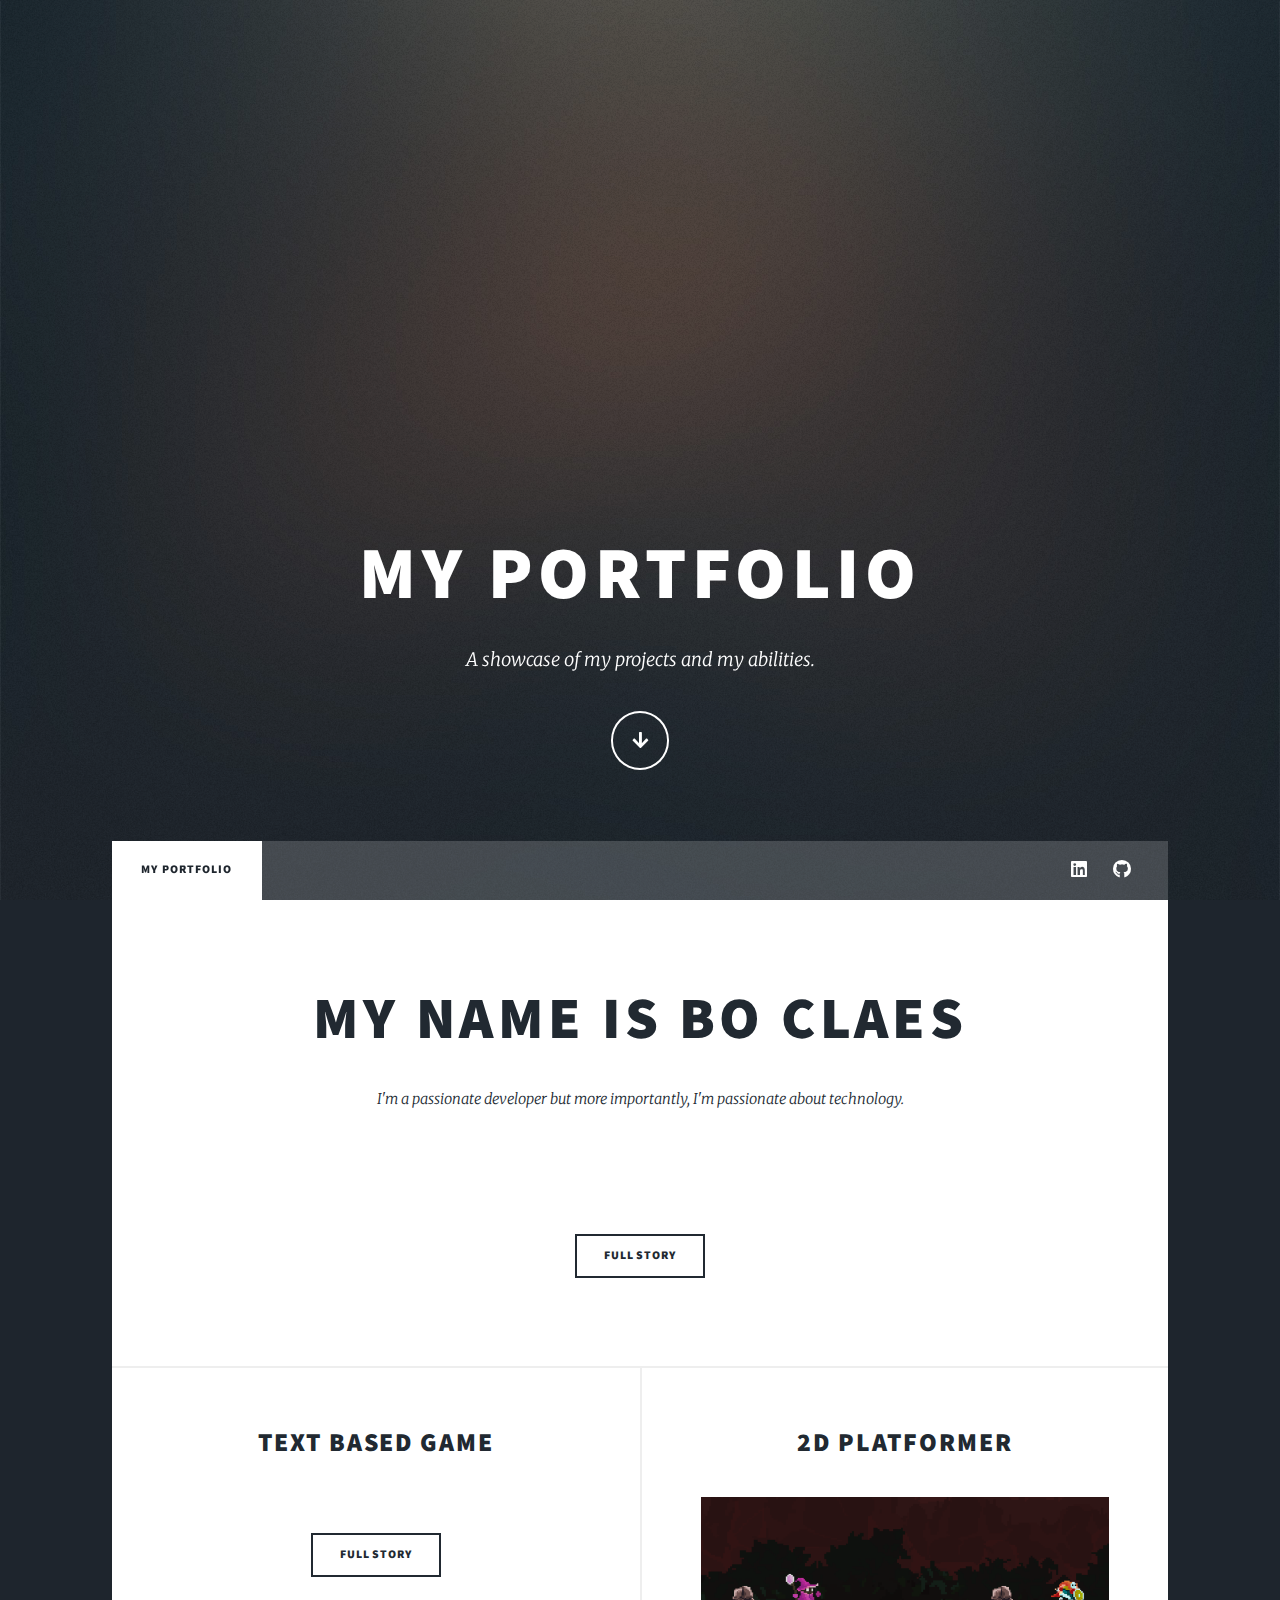
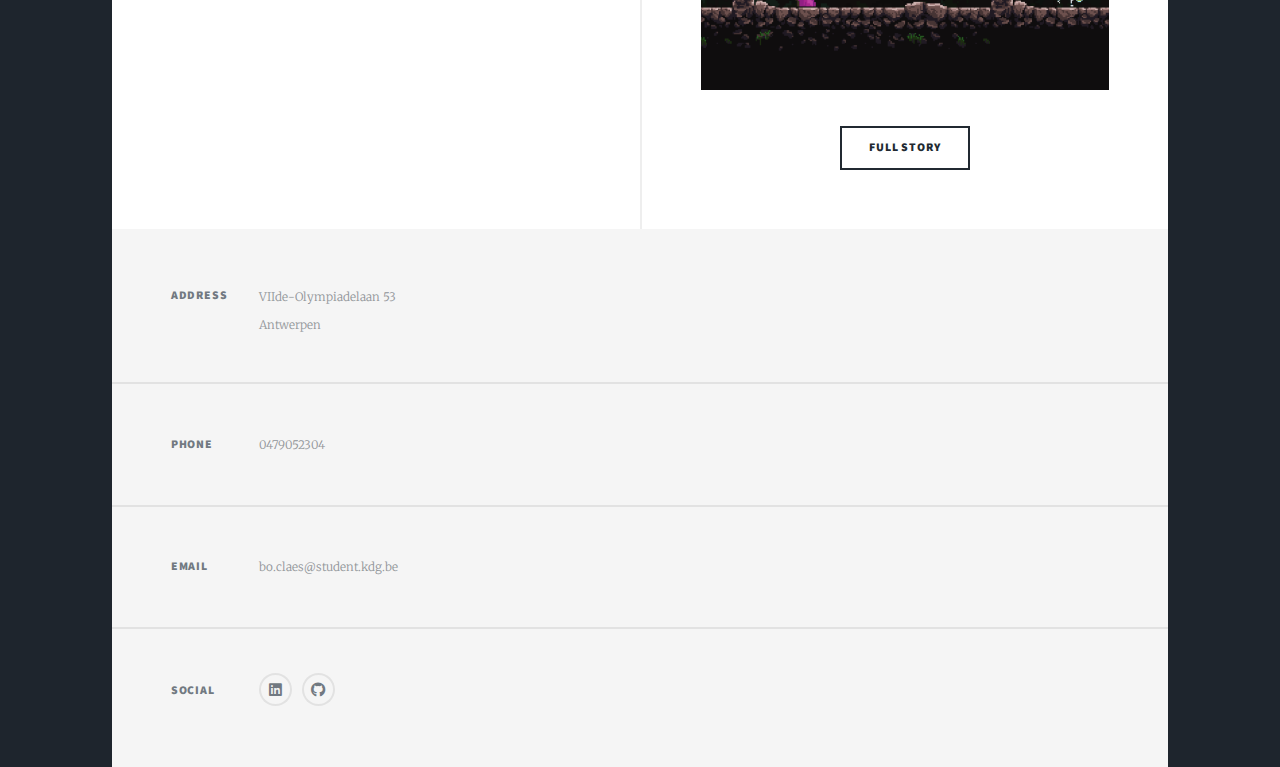
==== commit 7e6ca963: "Add files via upload" ====
--- a/index.html
+++ b/index.html
@@ -47,13 +47,13 @@
 						<!-- Featured Post -->
 							<article class="post featured">
 								<header class="major">
-									<h2><a href="Me.html">My name is Bo Claes<br />
+									<h2><a  href="Me.html">My name is Bo Claes<br />
 									</a></h2>
 									<p>I'm a passionate developer but more importantly, I'm passionate about technology.</p>
 								</header>
-								<a class="image main"><img src="/images/pic90.jpg" alt="" /></a>
+								<a href="logic.html" class="image main"><img src="/images/logica.png" alt="" /></a>
 								<ul class="actions special">
-									<li><a href="Me.html" class="button">Full Story</a></li>
+									<li><a href="logic.html" class="button">Full Story</a></li>
 								</ul>
 							</article>
 
@@ -64,7 +64,7 @@
 										<h2>Text based game<br />
 										</h2>
 									</header>
-									<a href="Text.html" class="image fit"><img src="images/pic02.jpg" alt="" /></a>
+									<a href="Text.html" class="image fit"><img src="images/Text.png" alt="" /></a>
 									<p></p>
 									<ul class="actions special">
 										<li><a href="Text.html" class="button">Full Story</a></li>
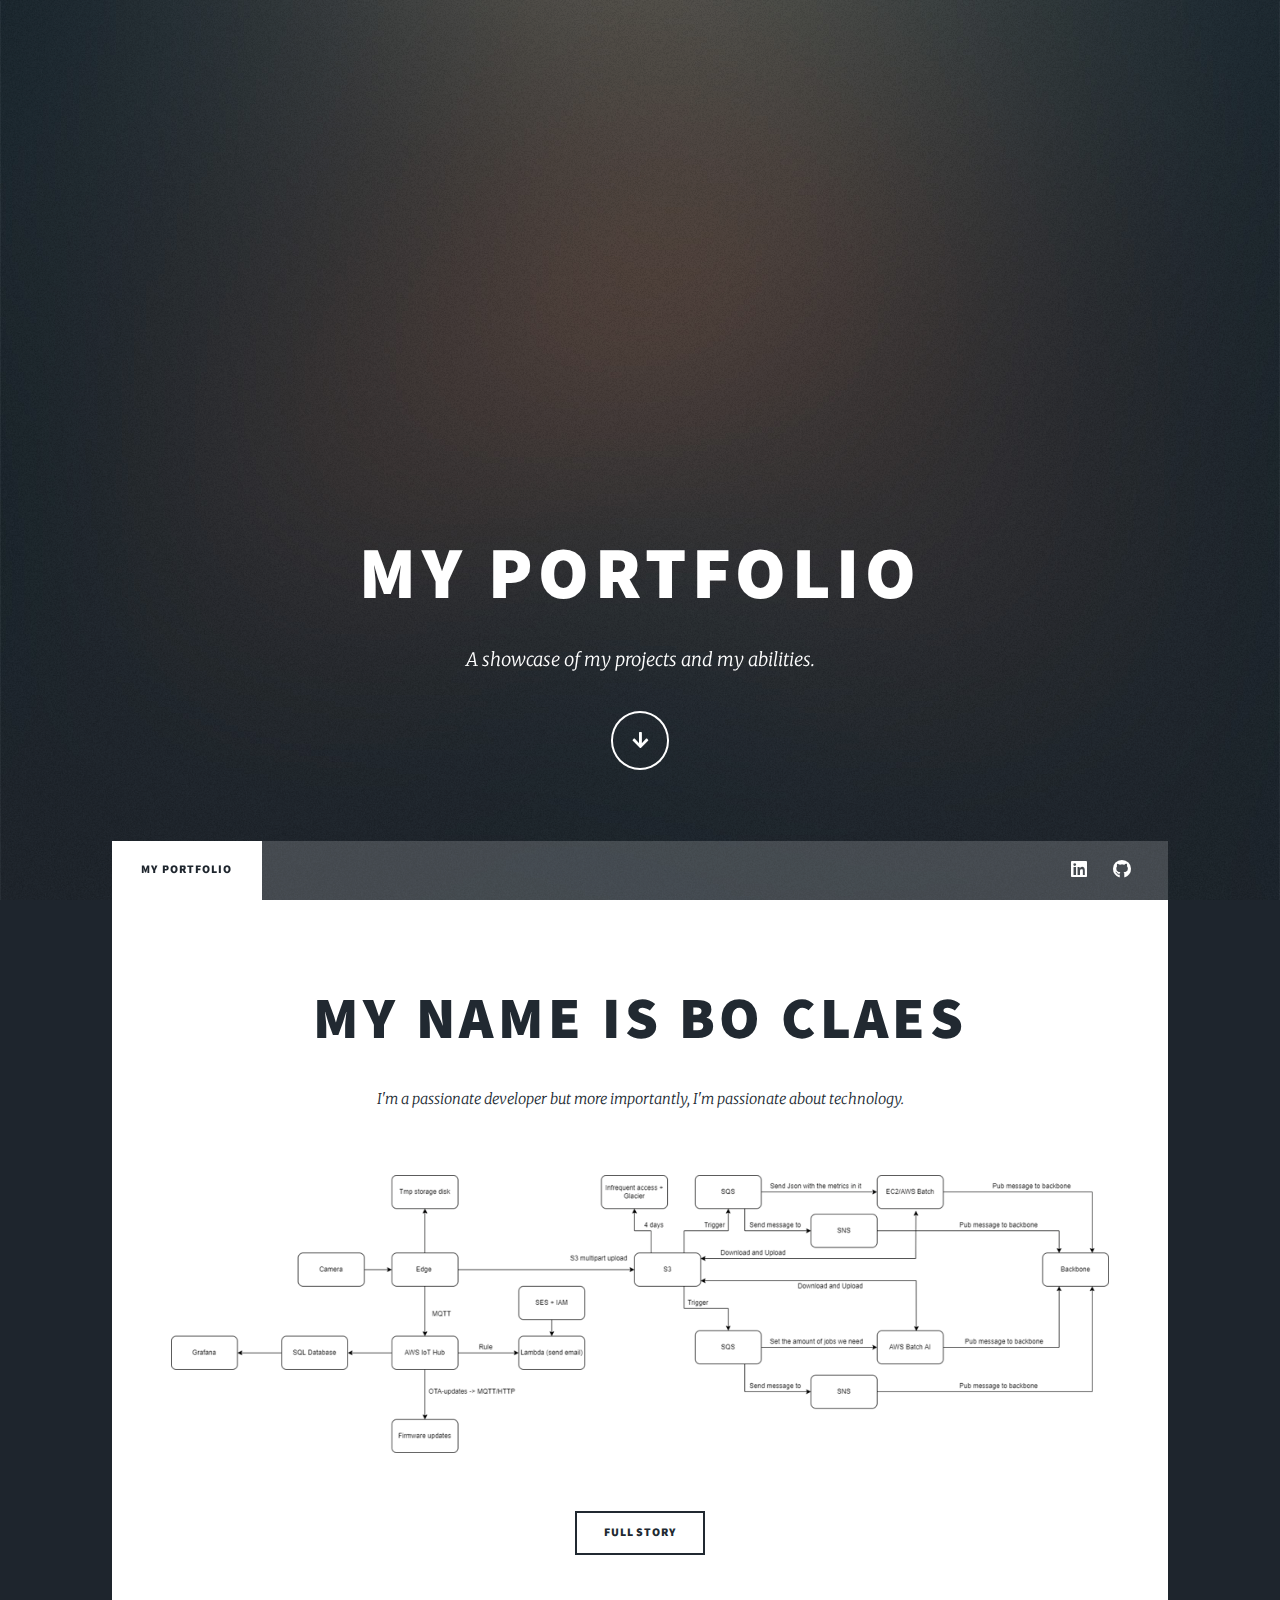
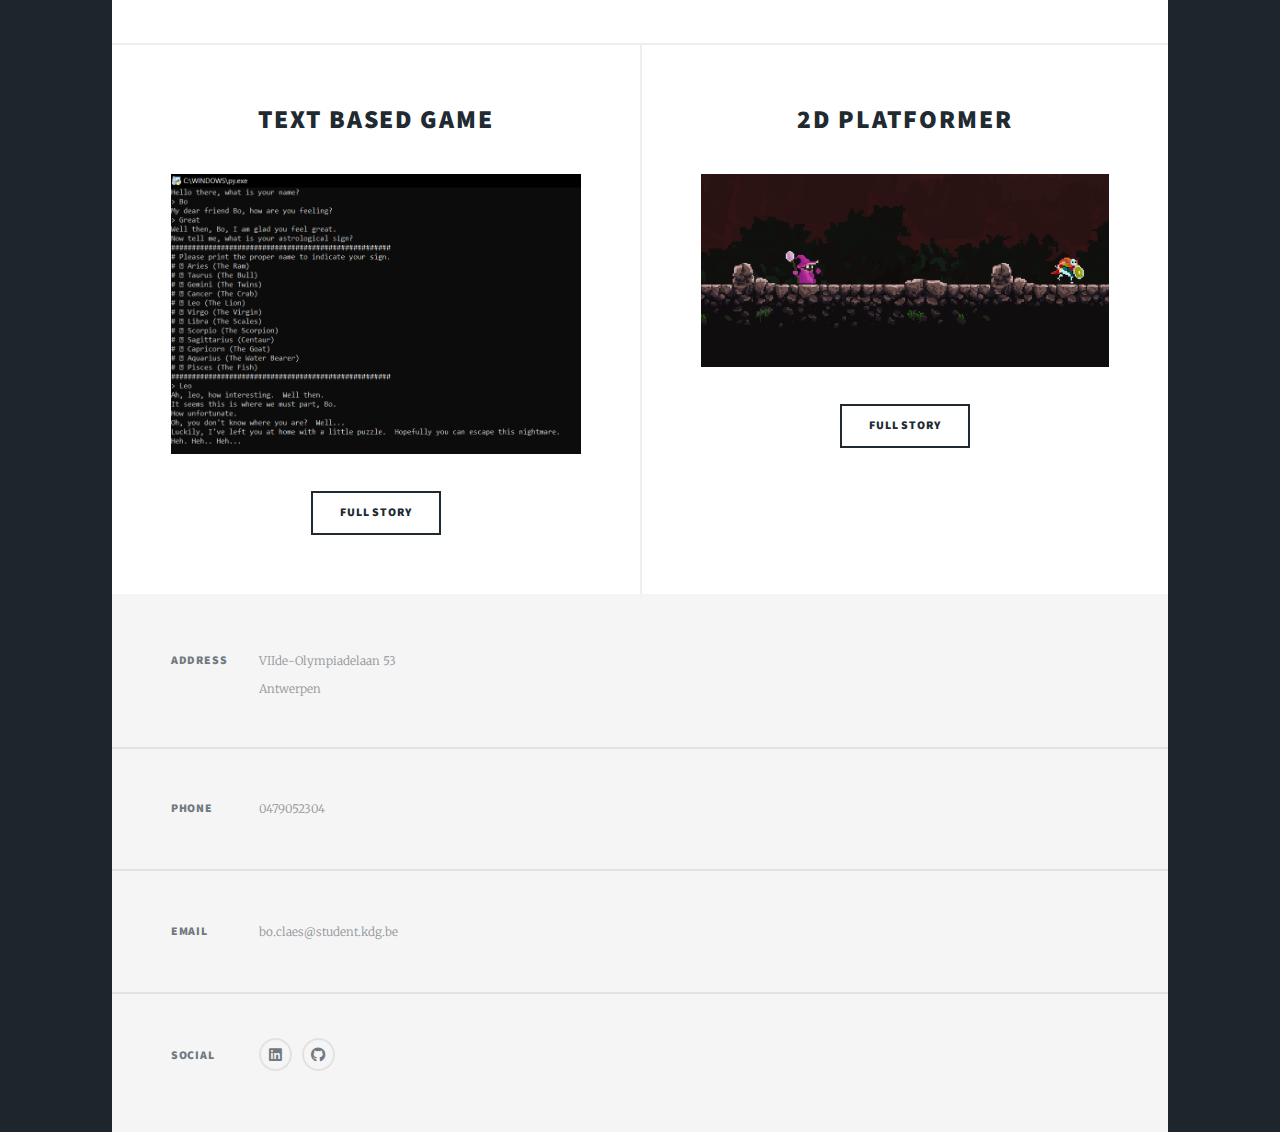
==== commit 1490ed48: "Add files via upload" ====
--- a/index.html
+++ b/index.html
@@ -36,8 +36,8 @@
 							<li class="active"><a href="index.html">My Portfolio</a></li>
 						</ul>
 						<ul class="icons">
-							<li><a href="https://www.linkedin.com/in/bo-claes-a20695233/" class="icon brands fa-linkedin"><span class="label">Linkedin</span></a></li>
-							<li><a href="https://github.com/calypsorrr" class="icon brands fa-github"><span class="label">GitHub</span></a></li>
+							<li><a href="https://www.linkedin.com/in/bo-claes-a20695233/" target="_blank" class="icon brands fa-linkedin"><span class="label">Linkedin</span> </a></li>
+							<li><a href="https://github.com/calypsorrr" target="_blank" class="icon brands fa-github"><span class="label">GitHub</span></a></li>
 						</ul>
 					</nav>
 
@@ -106,8 +106,8 @@
 							<section>
 								<h3>Social</h3>
 								<ul class="icons alt">
-									<li><a href="https://www.linkedin.com/in/bo-claes-a20695233/" class="icon brands fa-linkedin"><span class="label">Linkedin</span></a></li>
-									<li><a href="https://github.com/calypsorrr" class="icon brands fa-github"><span class="label">GitHub</span></a></li>
+									<li><a href="https://www.linkedin.com/in/bo-claes-a20695233/" target="_blank" class="icon brands fa-linkedin"><span class="label">Linkedin</span></a></li>
+									<li><a href="https://github.com/calypsorrr" target="_blank" class="icon brands fa-github"><span class="label">GitHub</span></a></li>
 								</ul>
 							</section>
 						</section>
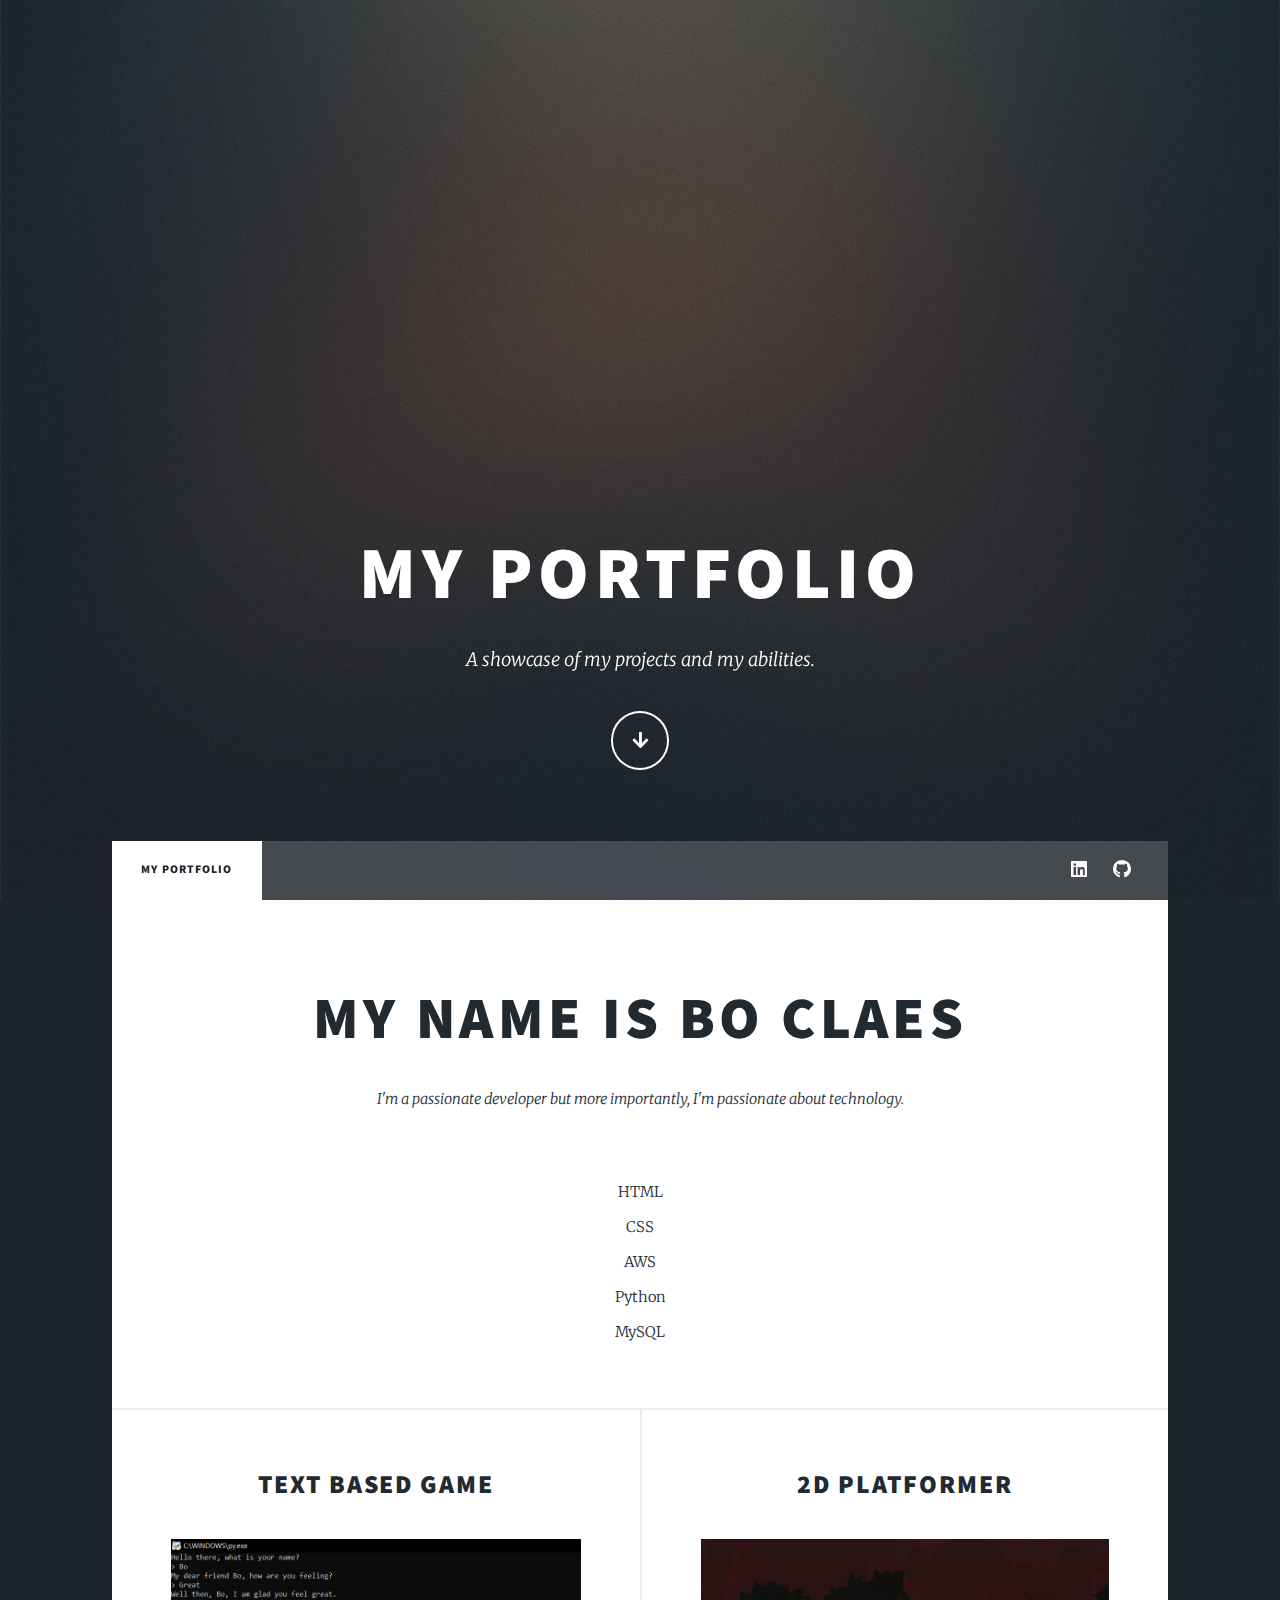
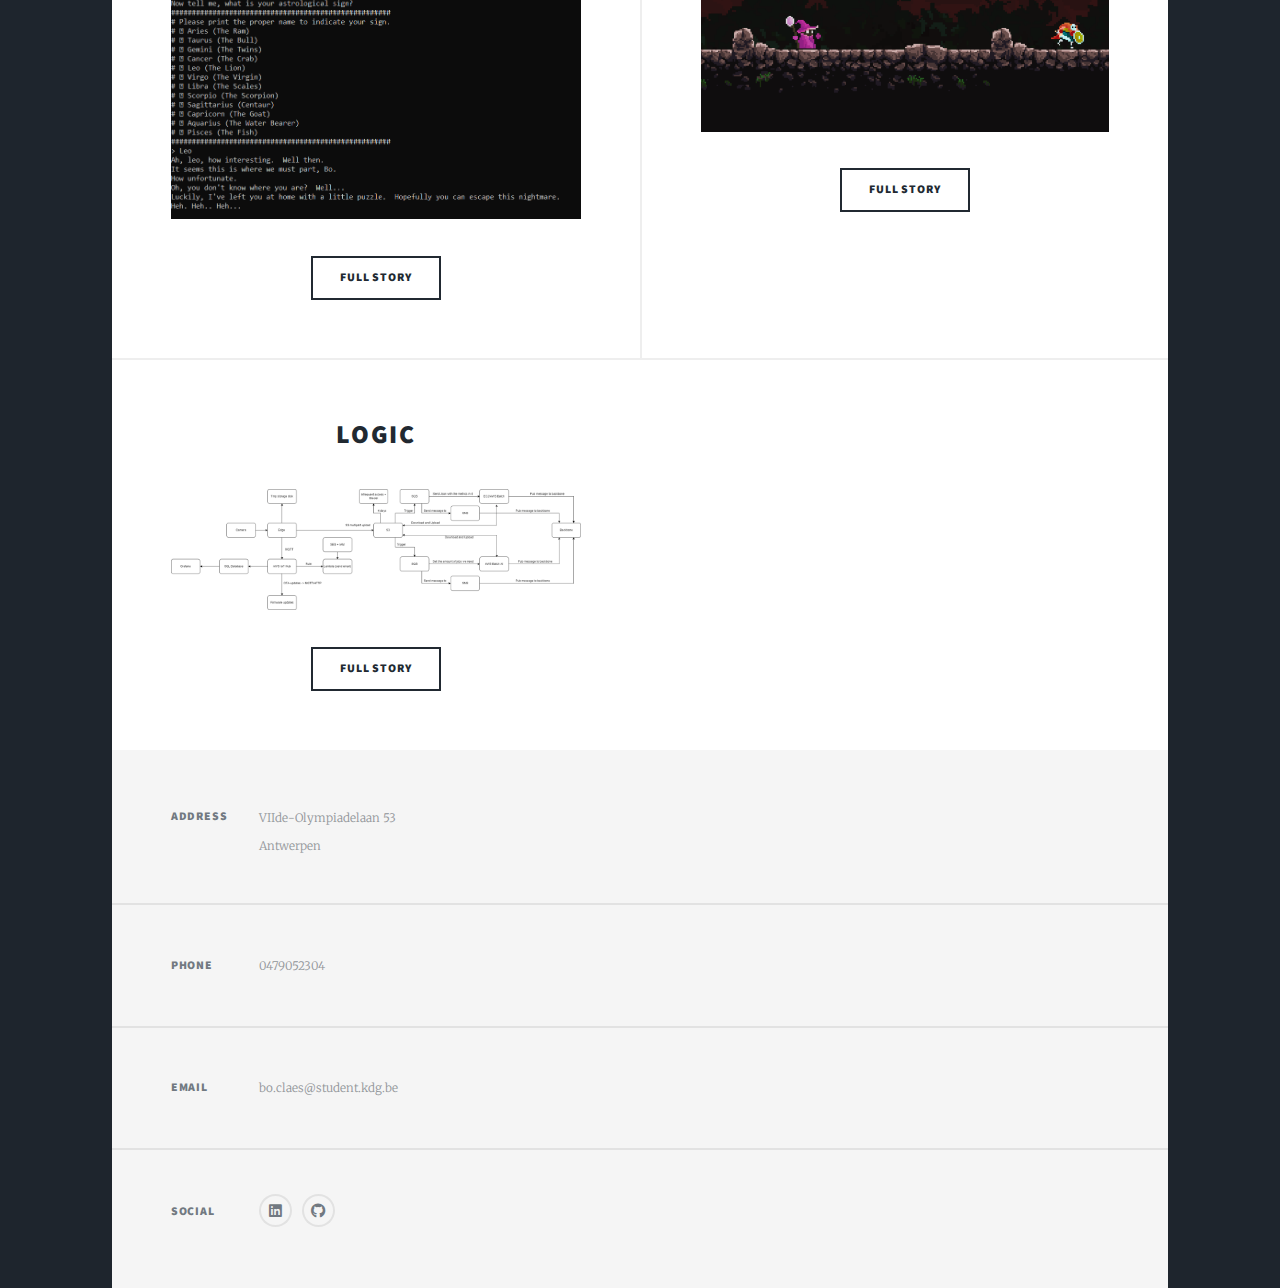
==== commit f134d06a: "Add files via upload" ====
--- a/index.html
+++ b/index.html
@@ -1,128 +1,181 @@
-<!DOCTYPE HTML>
-<!--
-	Massively by HTML5 UP
-	html5up.net | @ajlkn
-	Free for personal and commercial use under the CCA 3.0 license (html5up.net/license)
--->
-<html>
-	<head>
-		<meta charset="utf-8" />
-		<meta name="viewport" content="width=device-width, initial-scale=1, user-scalable=no" />
-		<link rel="stylesheet" href="assets/css/main.css" />
-		<noscript><link rel="stylesheet" href="assets/css/noscript.css" /></noscript>
-	</head>
-	<body class="is-preload">
-
-		<!-- Wrapper -->
-			<div id="wrapper" class="fade-in">
-
-				<!-- Intro -->
-					<div id="intro">
-						<h1>My Portfolio</h1>
-						<p>A showcase of my projects and my abilities.</p>
-						<ul class="actions">
-							<li><a href="#header" class="button icon solid solo fa-arrow-down scrolly">Continue</a></li>
-						</ul>
-					</div>
-
-				<!-- Header -->
-					<header id="header">
-						<a class="logo">Portfolio</a>
-					</header>
-
-				<!-- Nav -->
-					<nav id="nav">
-						<ul class="links">
-							<li class="active"><a href="index.html">My Portfolio</a></li>
-						</ul>
-						<ul class="icons">
-							<li><a href="https://www.linkedin.com/in/bo-claes-a20695233/" target="_blank" class="icon brands fa-linkedin"><span class="label">Linkedin</span> </a></li>
-							<li><a href="https://github.com/calypsorrr" target="_blank" class="icon brands fa-github"><span class="label">GitHub</span></a></li>
-						</ul>
-					</nav>
-
-				<!-- Main -->
-					<div id="main">
-
-						<!-- Featured Post -->
-							<article class="post featured">
-								<header class="major">
-									<h2><a  href="Me.html">My name is Bo Claes<br />
-									</a></h2>
-									<p>I'm a passionate developer but more importantly, I'm passionate about technology.</p>
-								</header>
-								<a href="logic.html" class="image main"><img src="/images/logica.png" alt="" /></a>
-								<ul class="actions special">
-									<li><a href="logic.html" class="button">Full Story</a></li>
-								</ul>
-							</article>
-
-						<!-- Posts -->
-							<section class="posts">
-								<article>
-									<header>
-										<h2>Text based game<br />
-										</h2>
-									</header>
-									<a href="Text.html" class="image fit"><img src="images/Text.png" alt="" /></a>
-									<p></p>
-									<ul class="actions special">
-										<li><a href="Text.html" class="button">Full Story</a></li>
-									</ul>
-								</article>
-								<article>
-									<header>
-										<h2>2D platformer<br />
-										</h2>
-									</header>
-									<a href="2D.html" class="image fit"><img src="images/Godot.png" alt="" /></a>
-									<p></p>
-									<ul class="actions special">
-										<li><a href="2D.html" class="button">Full Story</a></li>
-									</ul>
-								</article>
-							</section>
-
-						<!-- Footer -->
-
-					</div>
-
-				<!-- Footer -->
-					<footer id="footer">
-						<section class="split contact">
-							<section class="alt">
-								<h3>Address</h3>
-								<p>VIIde-Olympiadelaan 53<br />
-								Antwerpen</p>
-							</section>
-							<section>
-								<h3>Phone</h3>
-								<p>0479052304</a></p>
-							</section>
-							<section>
-								<h3>Email</h3>
-								<p>bo.claes@student.kdg.be</a></p>
-							</section>
-							<section>
-								<h3>Social</h3>
-								<ul class="icons alt">
-									<li><a href="https://www.linkedin.com/in/bo-claes-a20695233/" target="_blank" class="icon brands fa-linkedin"><span class="label">Linkedin</span></a></li>
-									<li><a href="https://github.com/calypsorrr" target="_blank" class="icon brands fa-github"><span class="label">GitHub</span></a></li>
-								</ul>
-							</section>
-						</section>
-					</footer>
-
-			</div>
-
-		<!-- Scripts -->
-			<script src="assets/js/jquery.min.js"></script>
-			<script src="assets/js/jquery.scrollex.min.js"></script>
-			<script src="assets/js/jquery.scrolly.min.js"></script>
-			<script src="assets/js/browser.min.js"></script>
-			<script src="assets/js/breakpoints.min.js"></script>
-			<script src="assets/js/util.js"></script>
-			<script src="assets/js/main.js"></script>
-
-	</body>
+<!DOCTYPE HTML>
+<!--
+	Massively by HTML5 UP
+	html5up.net | @ajlkn
+	Free for personal and commercial use under the CCA 3.0 license (html5up.net/license)
+-->
+<html>
+	<head>
+		<title> Portfolio </title>
+		<link href="[data-uri]" rel="icon" type="image/x-icon" />
+		<meta charset="utf-8" />
+		<meta name="viewport" content="width=device-width, initial-scale=1, user-scalable=no" />
+		<link rel="stylesheet" href="assets/css/main.css" />
+		<link rel="stylesheet" href="assets/css/style.css" />
+		<noscript><link rel="stylesheet" href="assets/css/noscript.css" /></noscript>
+	</head>
+	<body class="is-preload">
+
+		<!-- Wrapper -->
+			<div id="wrapper" class="fade-in">
+
+				<!-- Intro -->
+					<div id="intro">
+						<h1>My Portfolio</h1>
+						<p>A showcase of my projects and my abilities.</p>
+						<ul class="actions">
+							<li><a href="#header" class="button icon solid solo fa-arrow-down scrolly">Continue</a></li>
+						</ul>
+					</div>
+
+				<!-- Header -->
+					<header id="header">
+						<a class="logo">Portfolio</a>
+					</header>
+
+				<!-- Nav -->
+					<nav id="nav">
+						<ul class="links">
+							<li class="active"><a href="index.html">My Portfolio</a></li>
+						</ul>
+						<ul class="icons">
+							<li><a href="https://www.linkedin.com/in/bo-claes-a20695233/" target="_blank" class="icon brands fa-linkedin"><span class="label">Linkedin</span> </a></li>
+							<li><a href="https://github.com/calypsorrr" target="_blank" class="icon brands fa-github"><span class="label">GitHub</span></a></li>
+						</ul>
+					</nav>
+
+				<!-- Main -->
+					<div id="main">
+
+						<!-- Featured Post -->
+							<article class="post featured">
+								<header class="major">
+									<h2><a  href="Me.html">My name is Bo Claes<br />
+									</a></h2>
+									<p>I'm a passionate developer but more importantly, I'm passionate about technology.</p>
+								</header>
+								<div class="skill-bars">
+									<div class="bar">
+									  <div class="info">
+										<span>HTML</span>
+									  </div>
+									  <div class="progress-line html">
+										<span></span>
+									  </div>
+									</div>
+									<div class="bar">
+									  <div class="info">
+										<span>CSS</span>
+									  </div>
+									  <div class="progress-line css">
+										<span></span>
+									  </div>
+									</div>
+									<div class="bar">
+									  <div class="info">
+										<span>AWS</span>
+									  </div>
+									  <div class="progress-line jquery">
+										<span></span>
+									  </div>
+									</div>
+									<div class="bar">
+									  <div class="info">
+										<span>Python</span>
+									  </div>
+									  <div class="progress-line python">
+										<span></span>
+									  </div>
+									</div>
+									<div class="bar">
+									  <div class="info">
+										<span>MySQL</span>
+									  </div>
+									  <div class="progress-line mysql">
+										<span></span>
+									  </div>
+									</div>
+								  </div>
+							</article>
+
+						<!-- Posts -->
+							<section class="posts">
+								<article>
+									<header>
+										<h2>Text based game<br />
+										</h2>
+									</header>
+									<a href="Text.html" class="image fit"><img src="images/Text.png" alt="" /></a>
+									<p></p>
+									<ul class="actions special">
+										<li><a href="Text.html" class="button">Full Story</a></li>
+									</ul>
+								</article>
+								<article>
+									<header>
+										<h2>2D platformer<br />
+										</h2>
+									</header>
+									<a href="2D.html" class="image fit"><img src="images/Godot.png" alt="" /></a>
+									<p></p>
+									<ul class="actions special">
+										<li><a href="2D.html" class="button">Full Story</a></li>
+									</ul>
+								</article>
+							</section>
+							<section class="posts">
+								<article>
+									<header>
+										<h2>Logic<br />
+										</h2>
+									</header>
+									<a href="logic.html" class="image fit"><img src="images/logica.png" alt="" /></a>
+									<p></p>
+									<ul class="actions special">
+										<li><a href="logic.html" class="button">Full Story</a></li>
+									</ul>
+								</article>
+
+						<!-- Footer -->
+
+					</div>
+
+				<!-- Footer -->
+					<footer id="footer">
+						<section class="split contact">
+							<section class="alt">
+								<h3>Address</h3>
+								<p>VIIde-Olympiadelaan 53<br />
+								Antwerpen</p>
+							</section>
+							<section>
+								<h3>Phone</h3>
+								<p>0479052304</a></p>
+							</section>
+							<section>
+								<h3>Email</h3>
+								<p>bo.claes@student.kdg.be</a></p>
+							</section>
+							<section>
+								<h3>Social</h3>
+								<ul class="icons alt">
+									<li><a href="https://www.linkedin.com/in/bo-claes-a20695233/" target="_blank" class="icon brands fa-linkedin"><span class="label">Linkedin</span></a></li>
+									<li><a href="https://github.com/calypsorrr" target="_blank" class="icon brands fa-github"><span class="label">GitHub</span></a></li>
+								</ul>
+							</section>
+						</section>
+					</footer>
+
+			</div>
+
+		<!-- Scripts -->
+			<script src="assets/js/jquery.min.js"></script>
+			<script src="assets/js/jquery.scrollex.min.js"></script>
+			<script src="assets/js/jquery.scrolly.min.js"></script>
+			<script src="assets/js/browser.min.js"></script>
+			<script src="assets/js/breakpoints.min.js"></script>
+			<script src="assets/js/util.js"></script>
+			<script src="assets/js/main.js"></script>
+
+	</body>
 </html>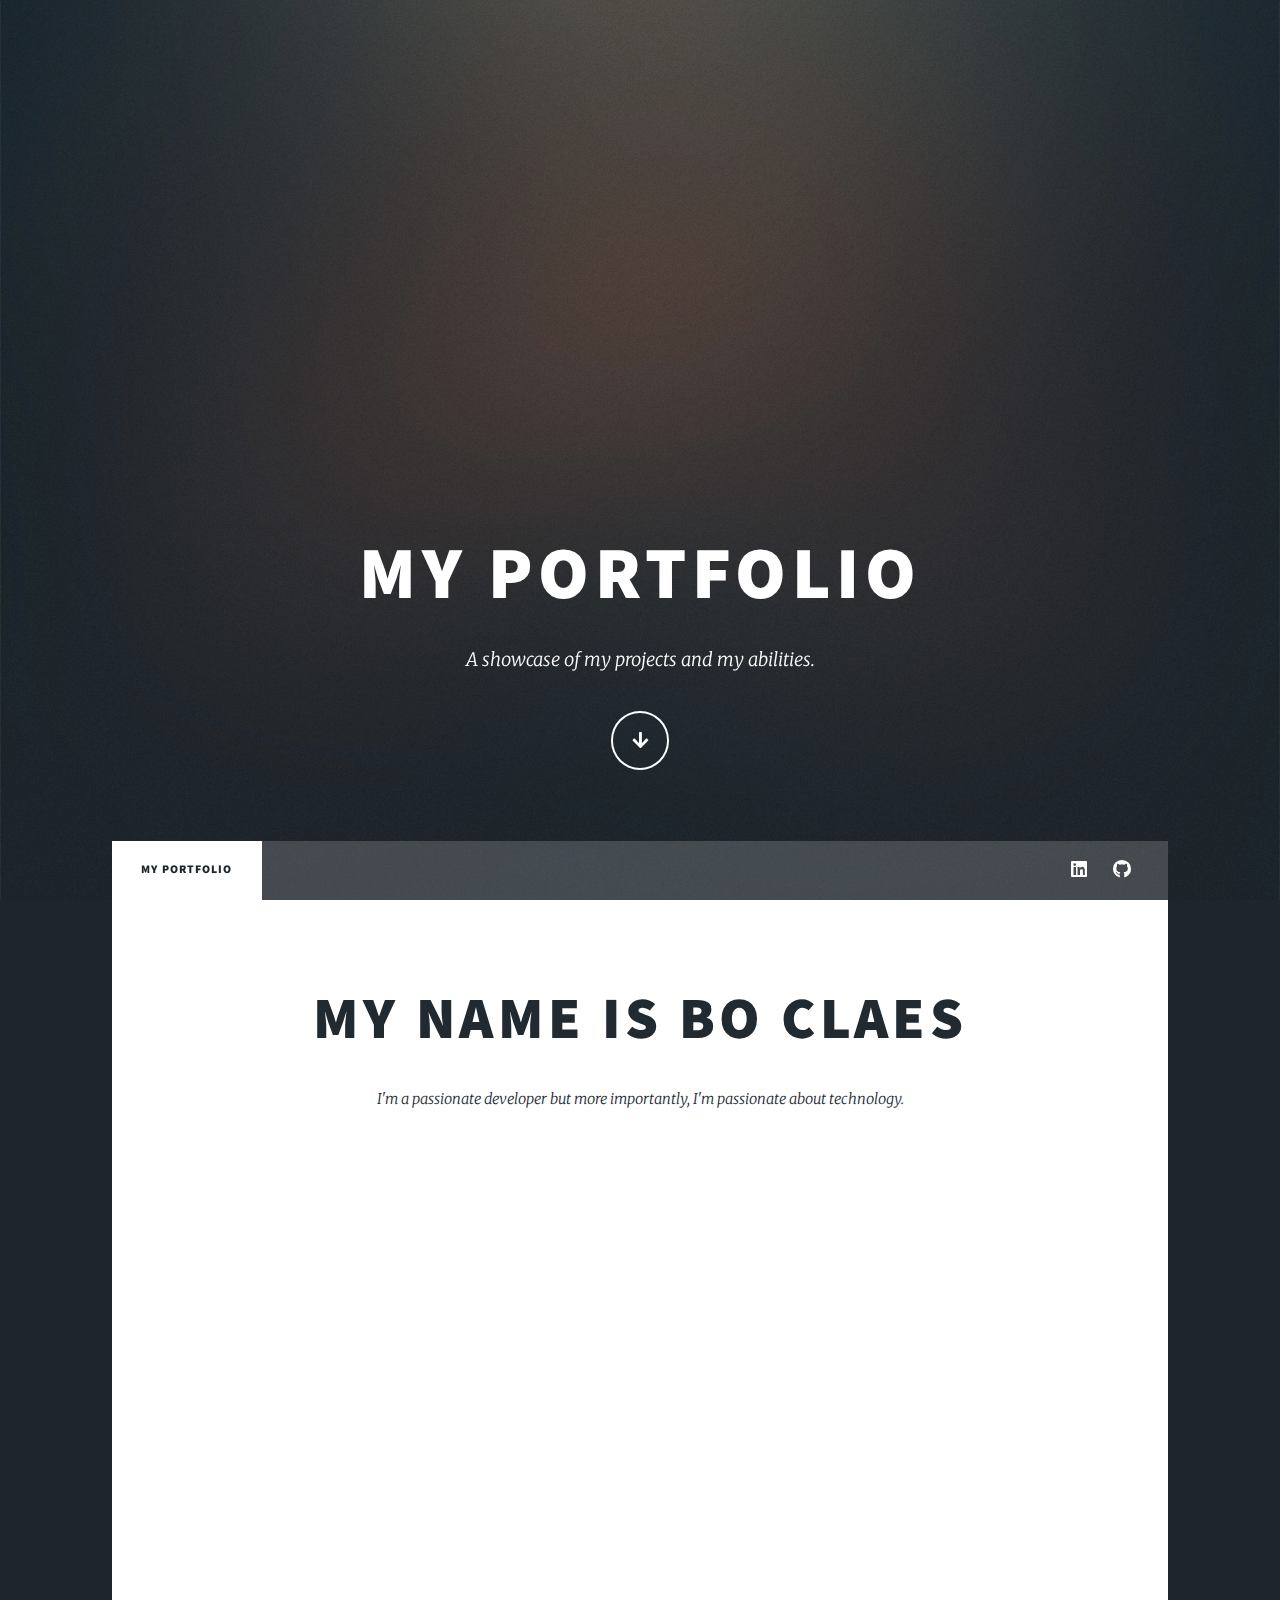
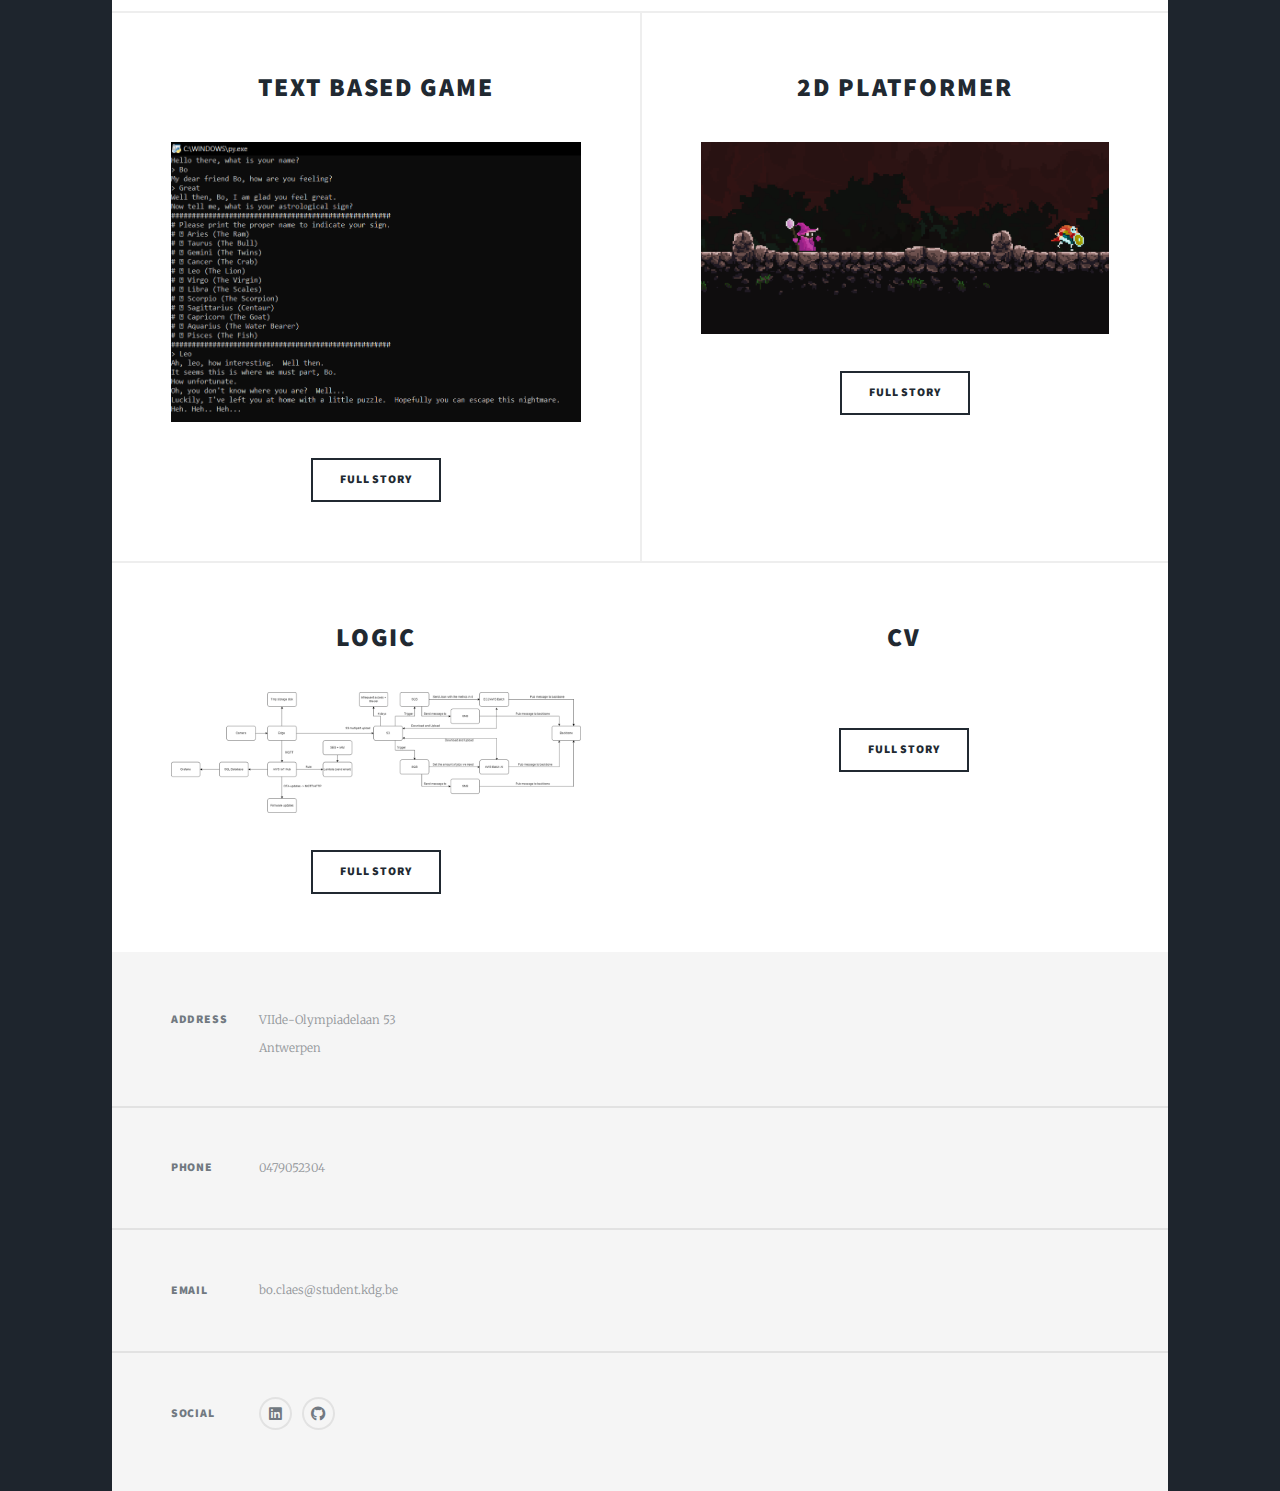
==== commit 6bf9c2be: "Add files via upload" ====
--- a/index.html
+++ b/index.html
@@ -135,6 +135,18 @@
 										<li><a href="logic.html" class="button">Full Story</a></li>
 									</ul>
 								</article>
+							<section class="posts">
+								<article>
+									<header>
+										<h2>CV<br />
+										</h2>
+									</header>
+									<a class="image fit"><img src="images/cv.png" alt="" /></a>
+									<p></p>
+									<ul class="actions special">
+										<li><a href="https://prototyping.bo.claes.nxtmediatech.eu/" target="_blank" class="button">Full Story</a></li>
+									</ul>
+								</article>
 
 						<!-- Footer -->
 
--- a/assets/css/style.css
+++ b/assets/css/style.css
@@ -0,0 +1,122 @@
+@import url('https://fonts.googleapis.com/css2?family=Poppins:wght@200;300;400;500;600;700&display=swap');
+*{
+  margin: 0;
+  padding: 0;
+  box-sizing: border-box;
+  font-family: 'Poppins', sans-serif;
+}
+
+::selection{
+  color: #fff;
+  background: #6665ee;
+}
+
+.skill-bars .bar{
+  margin: 20px 0;
+}
+.skill-bars .bar:first-child{
+  margin-top: 0px;
+}
+.skill-bars .bar .info{
+  margin-bottom: 5px;
+}
+.skill-bars .bar .info span{
+  font-weight: 500;
+  font-size: 17px;
+  opacity: 0;
+  animation: showText 0.5s 1s linear forwards;
+}
+@keyframes showText {
+  100%{
+    opacity: 1;
+  }
+}
+.skill-bars .bar .progress-line{
+    height: 10px;
+    width: 100%;
+    background: #f0f0f0;
+    position: relative;
+    text-align: left;
+    transform: scaleX(0);
+    transform-origin: left;
+    border-radius: 10px;
+    box-shadow: inset 0 1px 1px rgba(0,0,0,0.05),
+                0 1px rgba(255,255,255,0.8);
+    animation: animate 1s cubic-bezier(1,0,0.5,1) forwards;
+  }
+@keyframes animate {
+  100%{
+    transform: scaleX(1);
+  }
+}
+.bar .progress-line span{
+  height: 100%;
+  position: absolute;
+  border-radius: 10px;
+  transform: scaleX(0);
+  transform-origin: left;
+  background: #6665ee;
+  animation: animate 1s 1s cubic-bezier(1,0,0.5,1) forwards;
+}
+.bar .progress-line.html span{
+  width: 70%;
+}
+.bar .progress-line.css span{
+  width: 60%;
+}
+.bar .progress-line.jquery span{
+  width: 40%;
+}
+.bar .progress-line.python span{
+  width: 80%;
+}
+.bar .progress-line.mysql span{
+  width: 75%;
+}
+.progress-line span::before{
+  position: absolute;
+  content: "";
+  top: -10px;
+  right: 0;
+  height: 0;
+  width: 0;
+  border: 7px solid transparent;
+  border-bottom-width: 0px;
+  border-right-width: 0px;
+  border-top-color: #000;
+  opacity: 0;
+  animation: showText2 0.5s 1.5s linear forwards;
+}
+.progress-line span::after{
+  position: absolute;
+  top: -28px;
+  right: 0;
+  font-weight: 500;
+  background: #000;
+  color: #fff;
+  padding: 1px 8px;
+  font-size: 12px;
+  border-radius: 3px;
+  opacity: 0;
+  animation: showText2 0.5s 1.5s linear forwards;
+}
+@keyframes showText2 {
+  100%{
+    opacity: 1;
+  }
+}
+.progress-line.html span::after{
+  content: "70%";
+}
+.progress-line.css span::after{
+  content: "60%";
+}
+.progress-line.jquery span::after{
+  content: "40%";
+}
+.progress-line.python span::after{
+  content: "80%";
+}
+.progress-line.mysql span::after{
+  content: "75%";
+}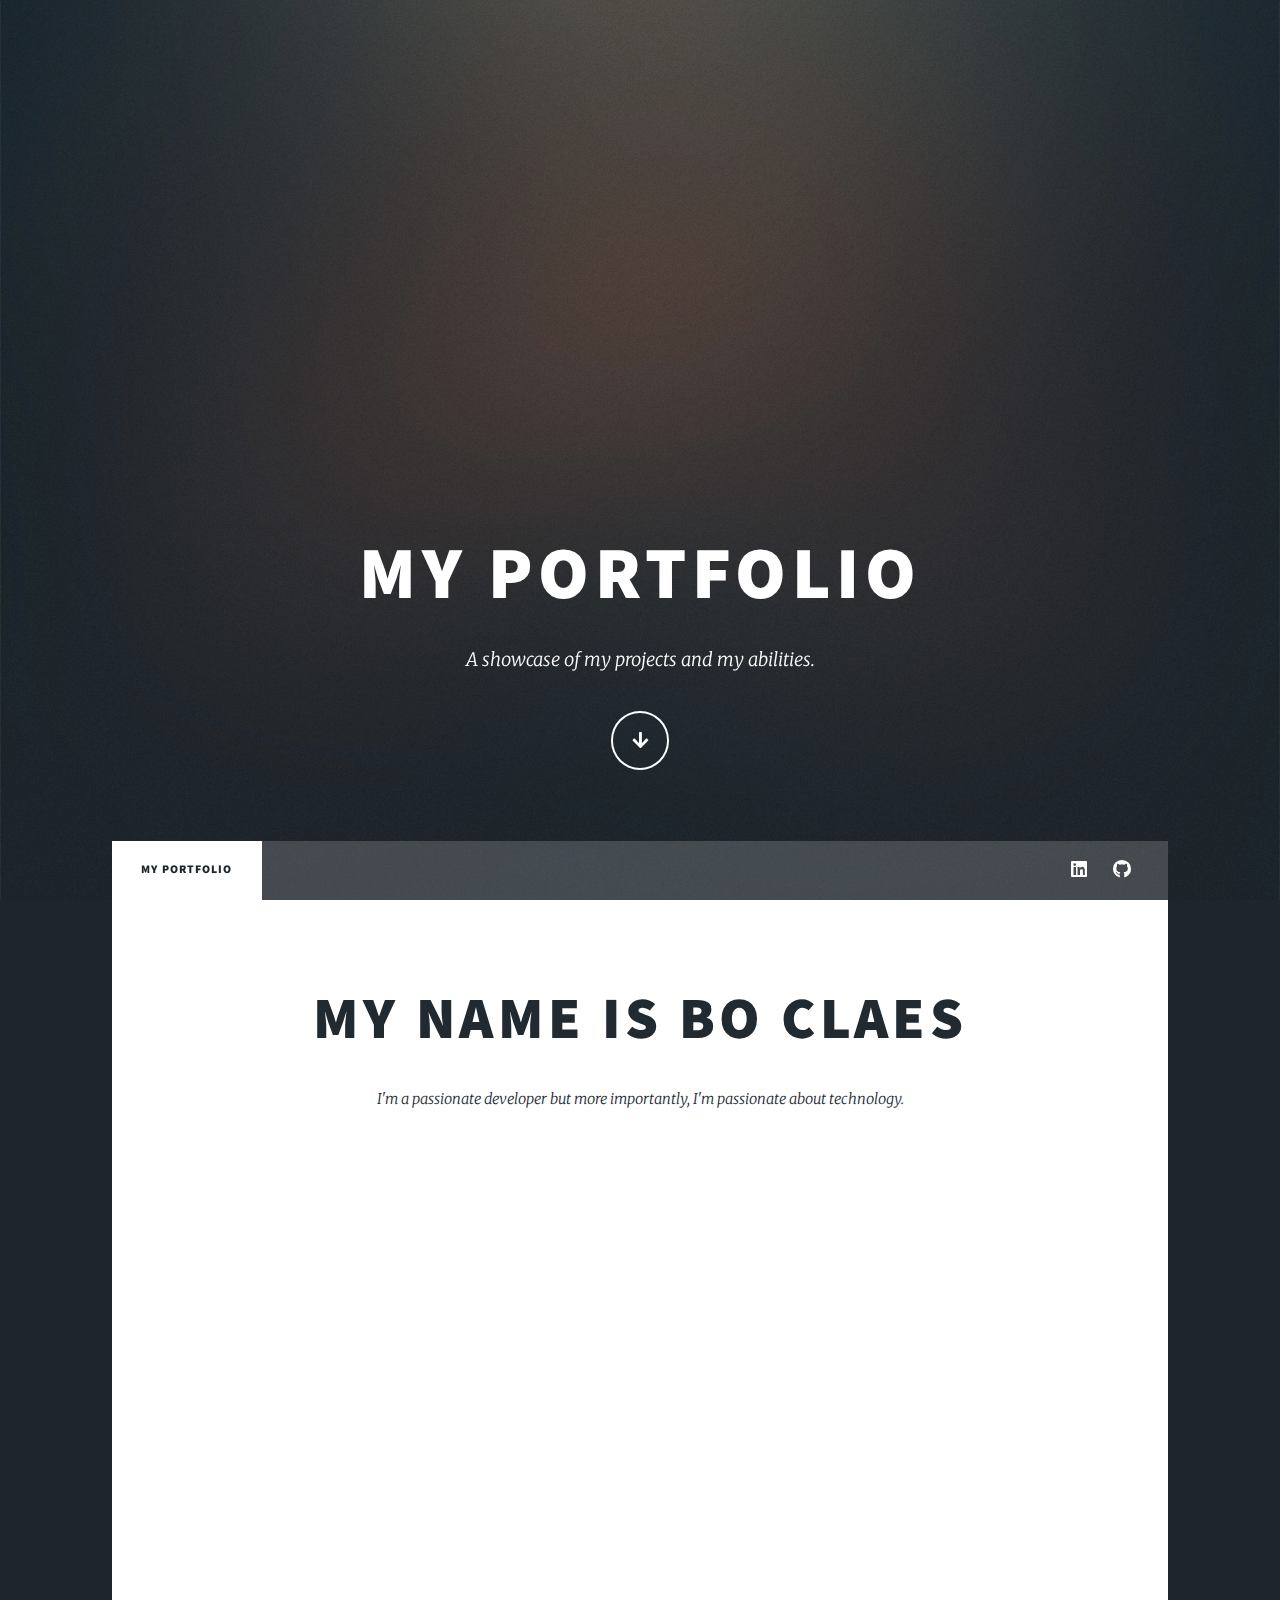
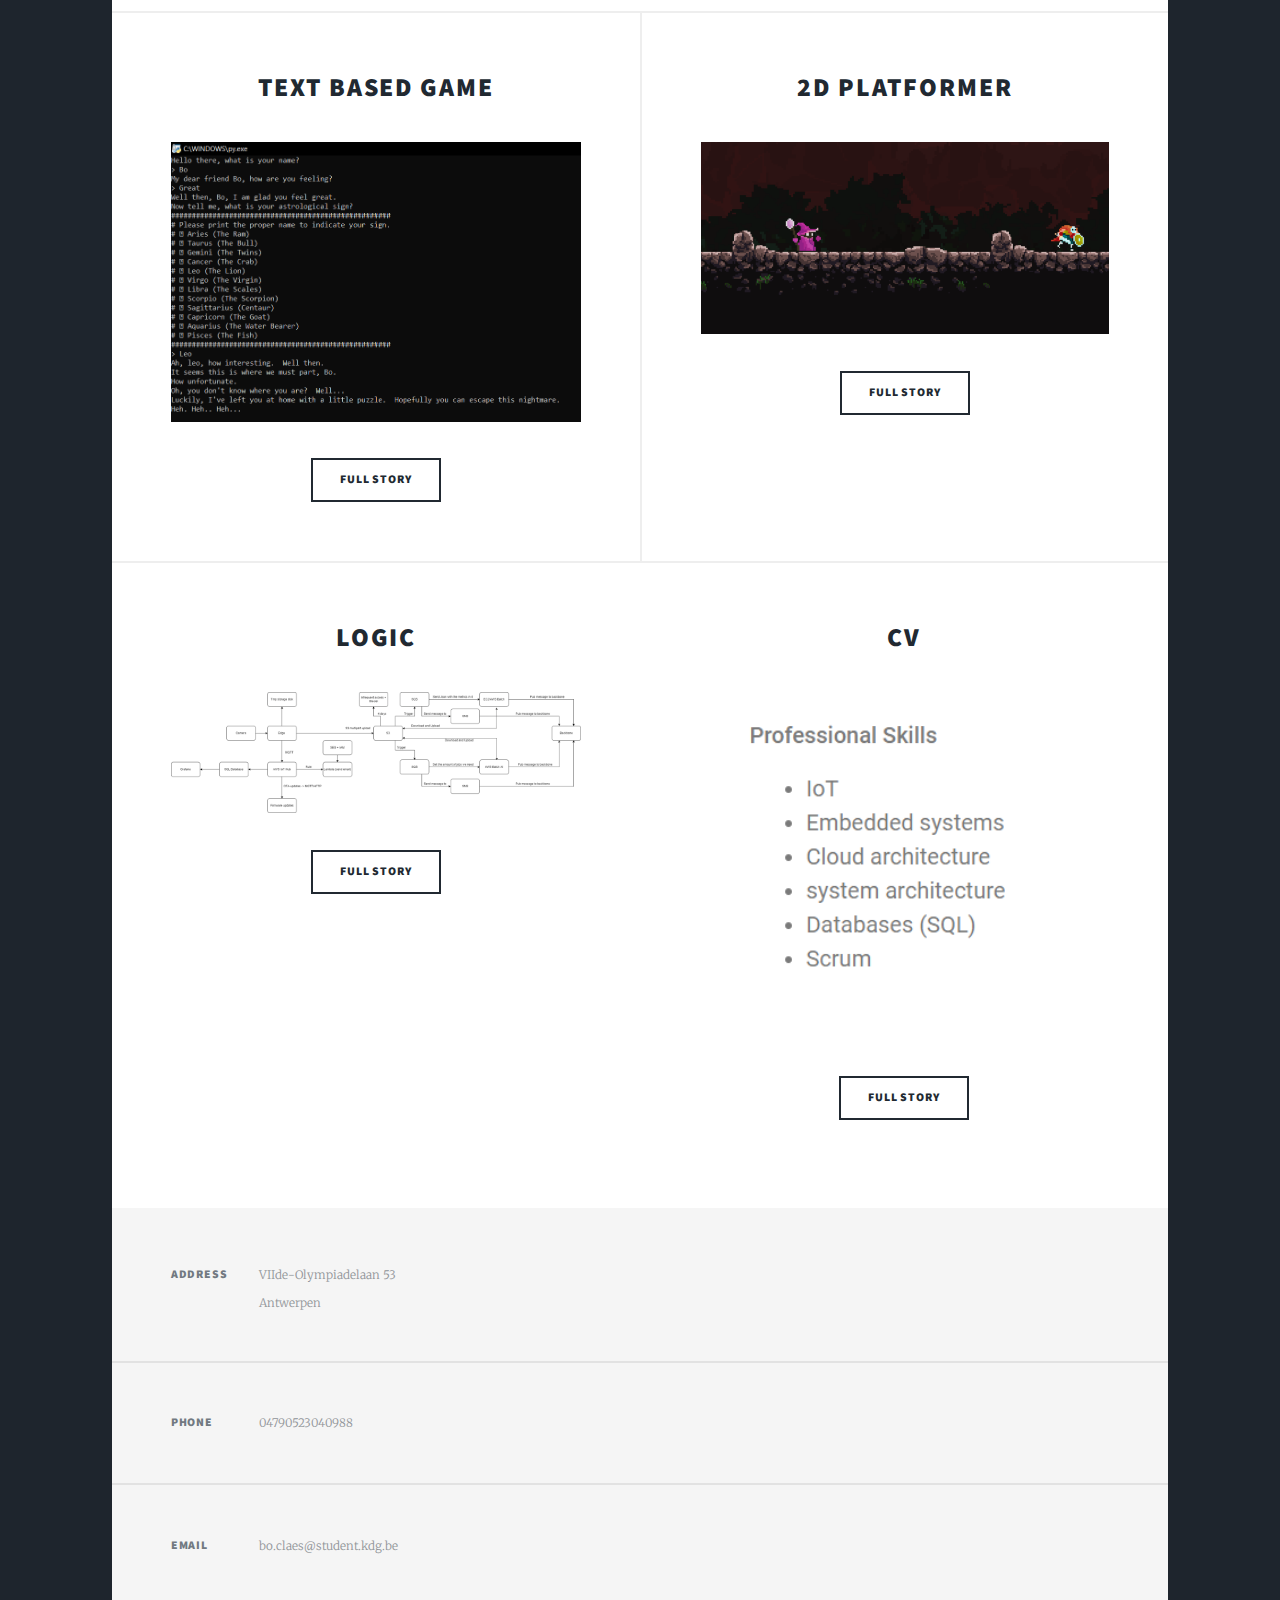
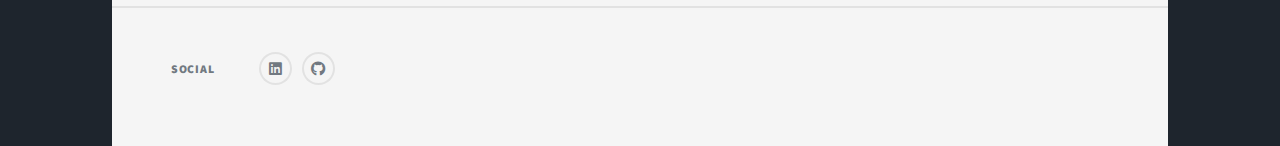
==== commit d4ef665c: "Update index.html" ====
--- a/index.html
+++ b/index.html
@@ -162,7 +162,7 @@
 							</section>
 							<section>
 								<h3>Phone</h3>
-								<p>0479052304</a></p>
+								<p>04790523040988</a></p>
 							</section>
 							<section>
 								<h3>Email</h3>
@@ -190,4 +190,4 @@
 			<script src="assets/js/main.js"></script>
 
 	</body>
-</html>+</html>
